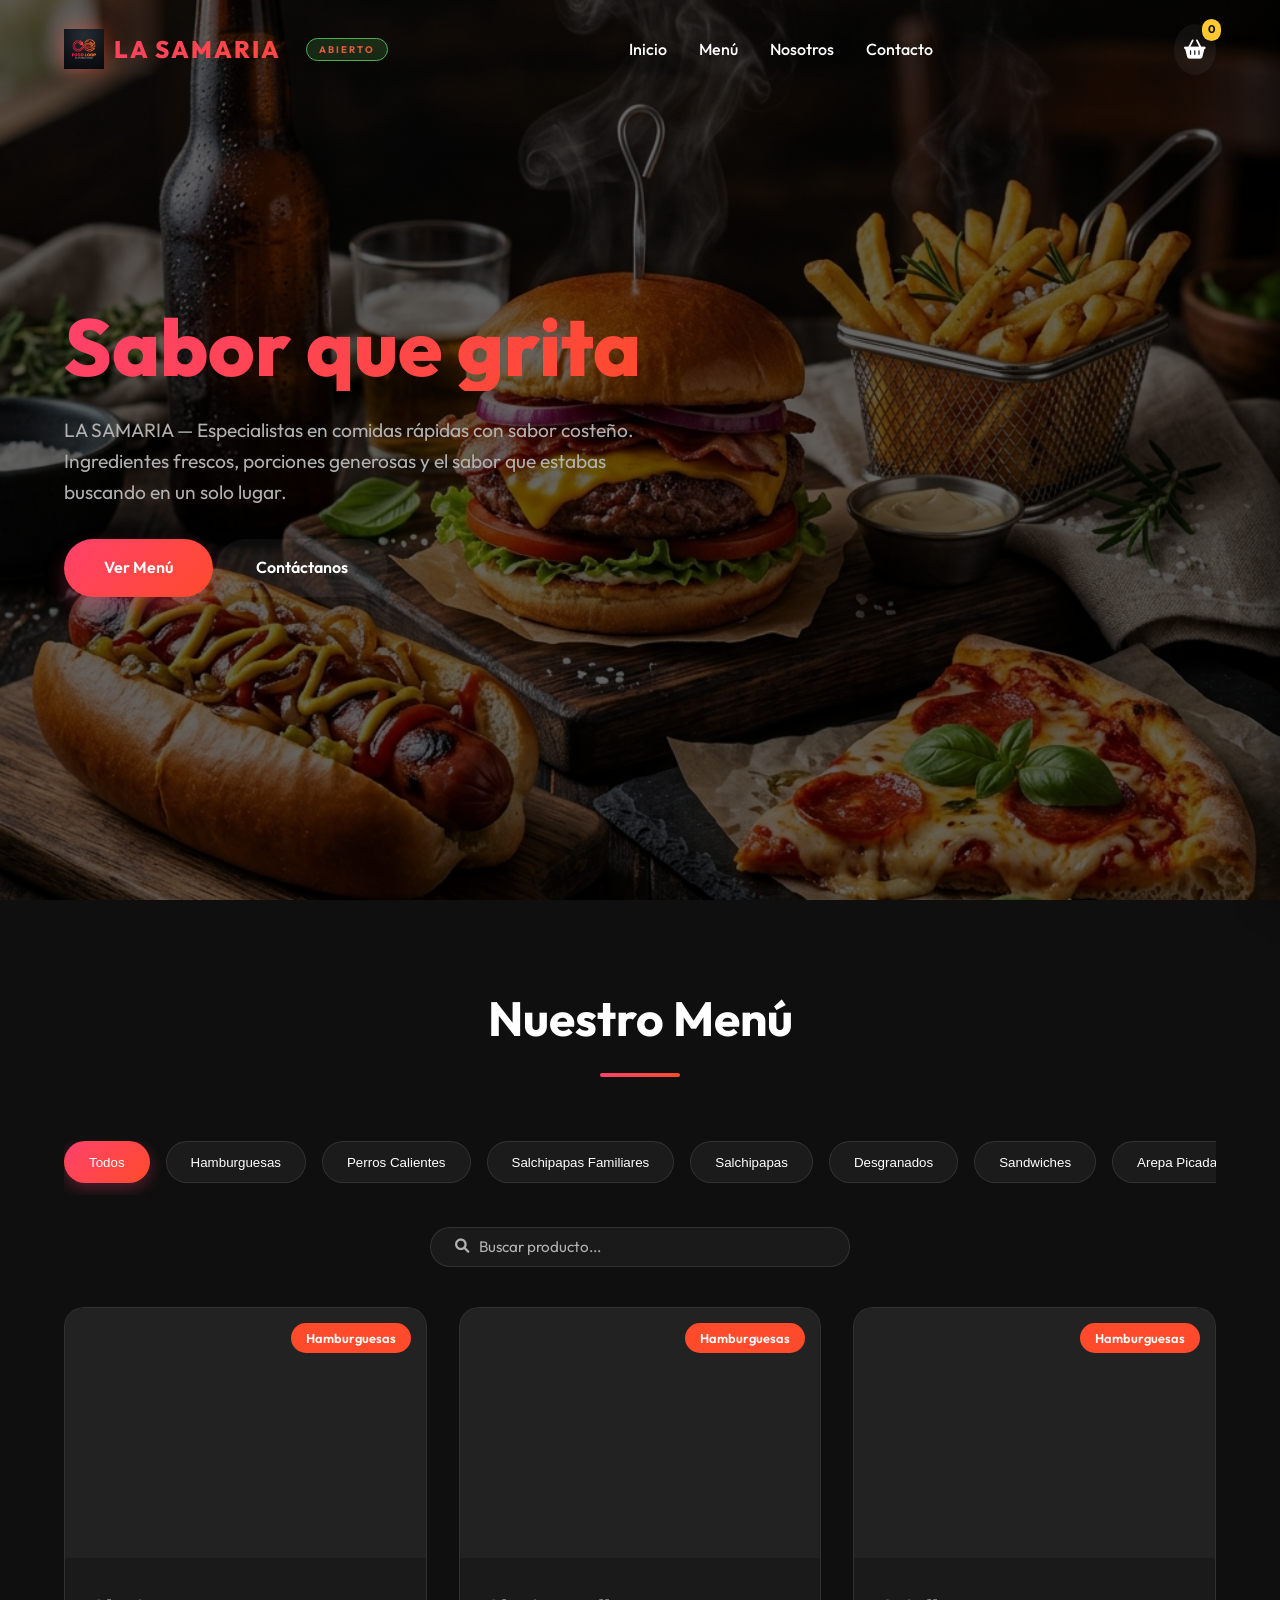
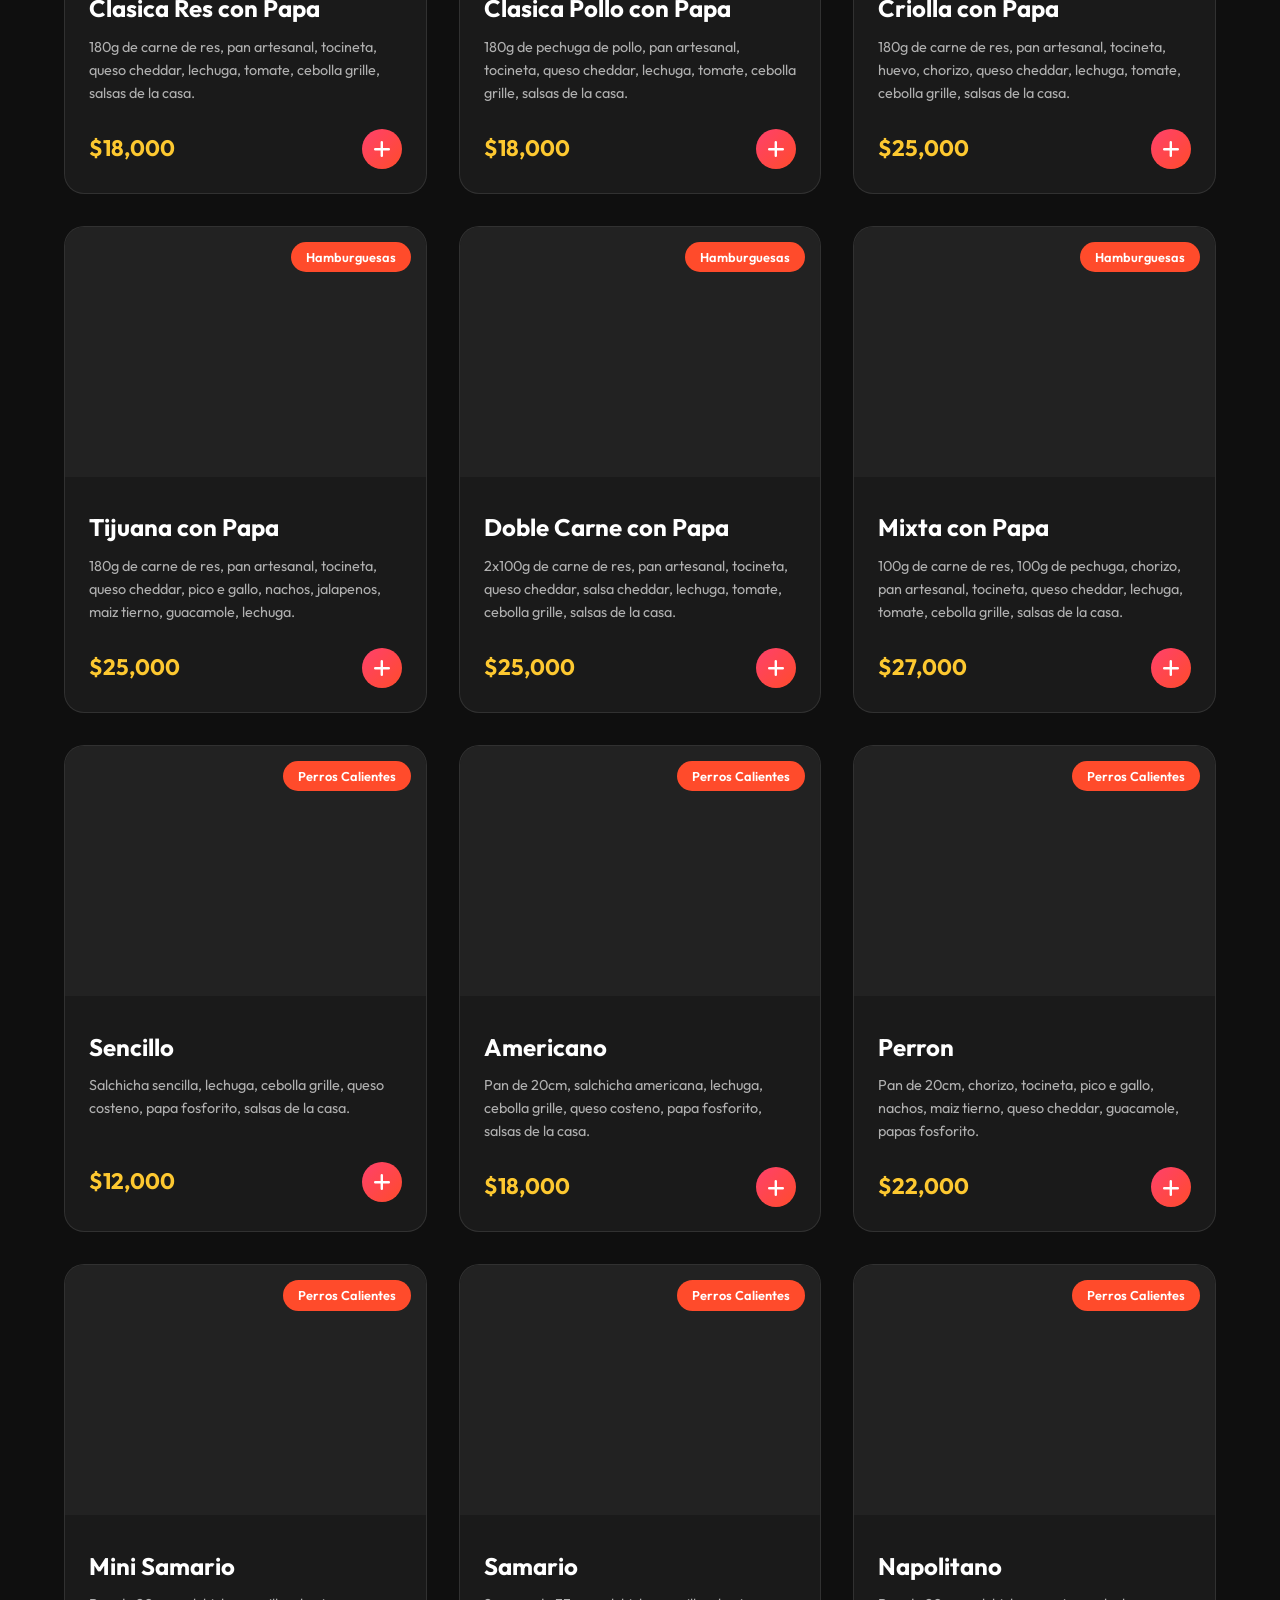
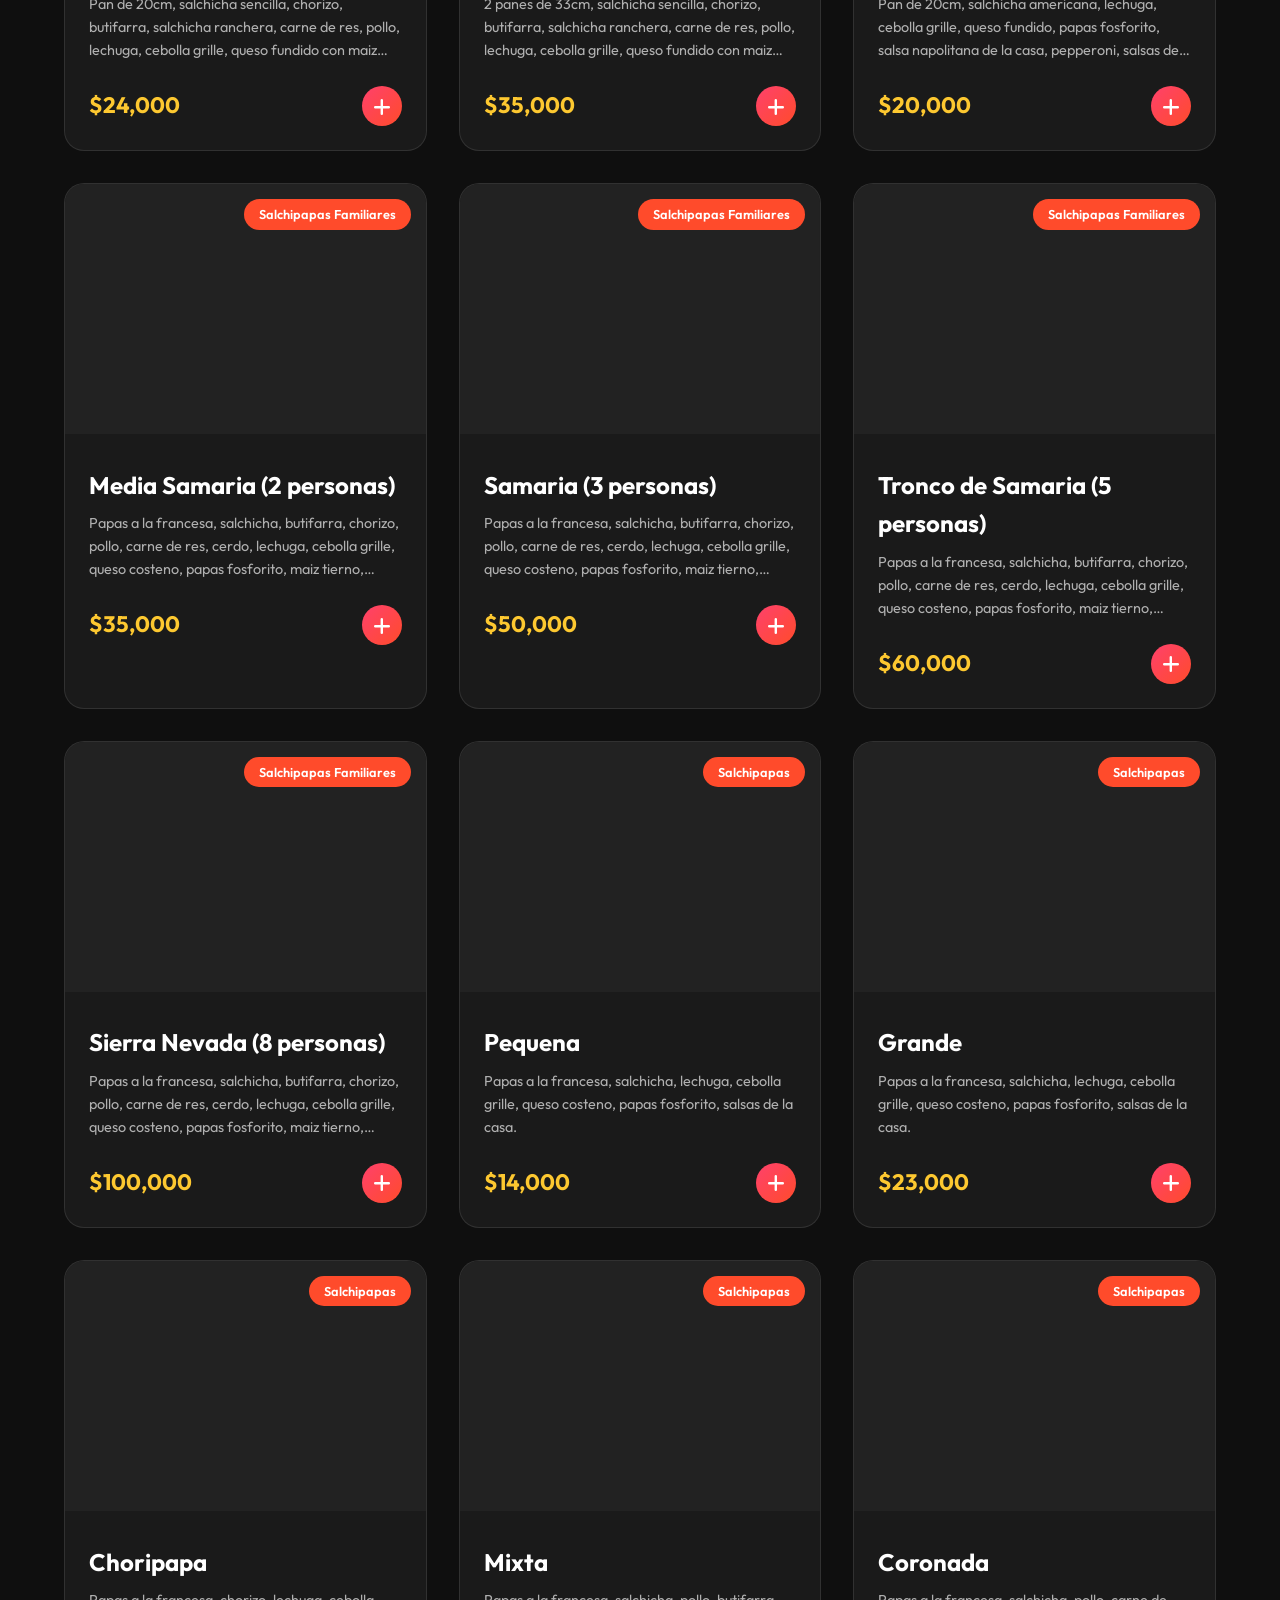
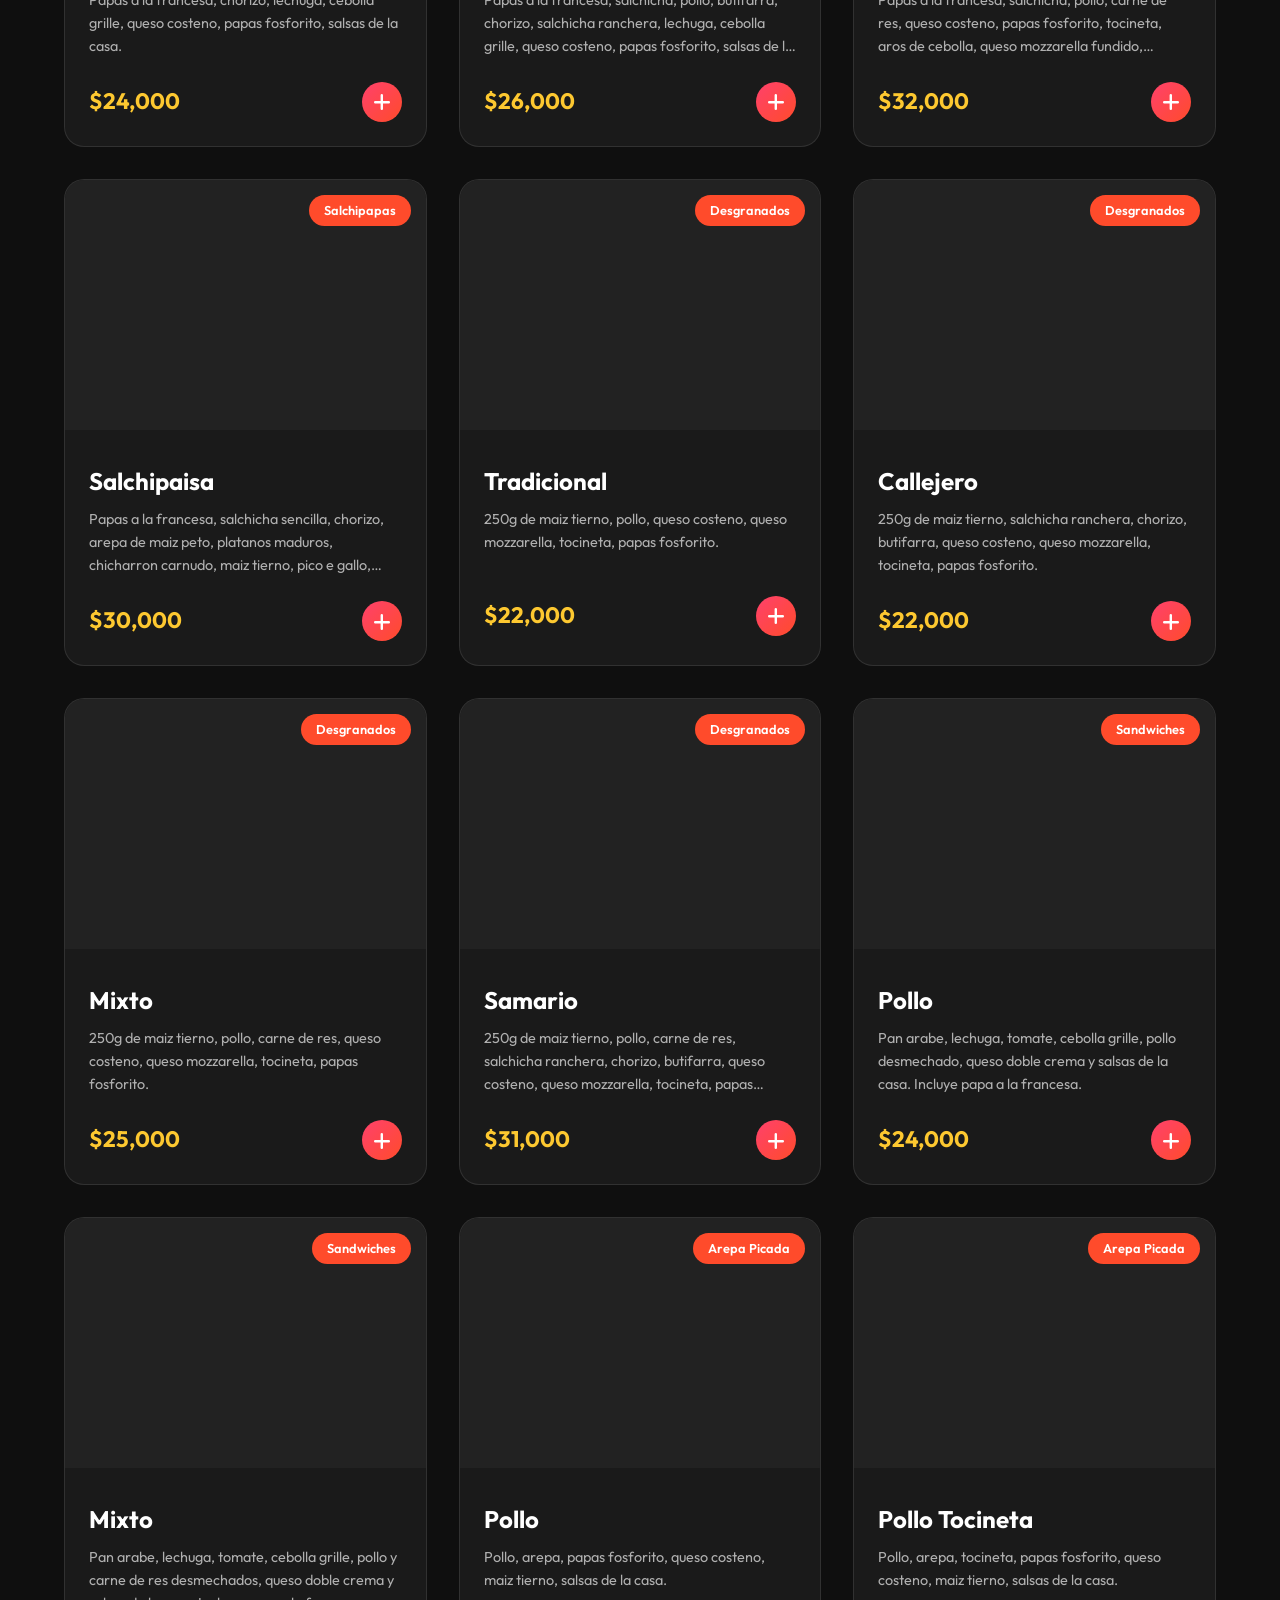
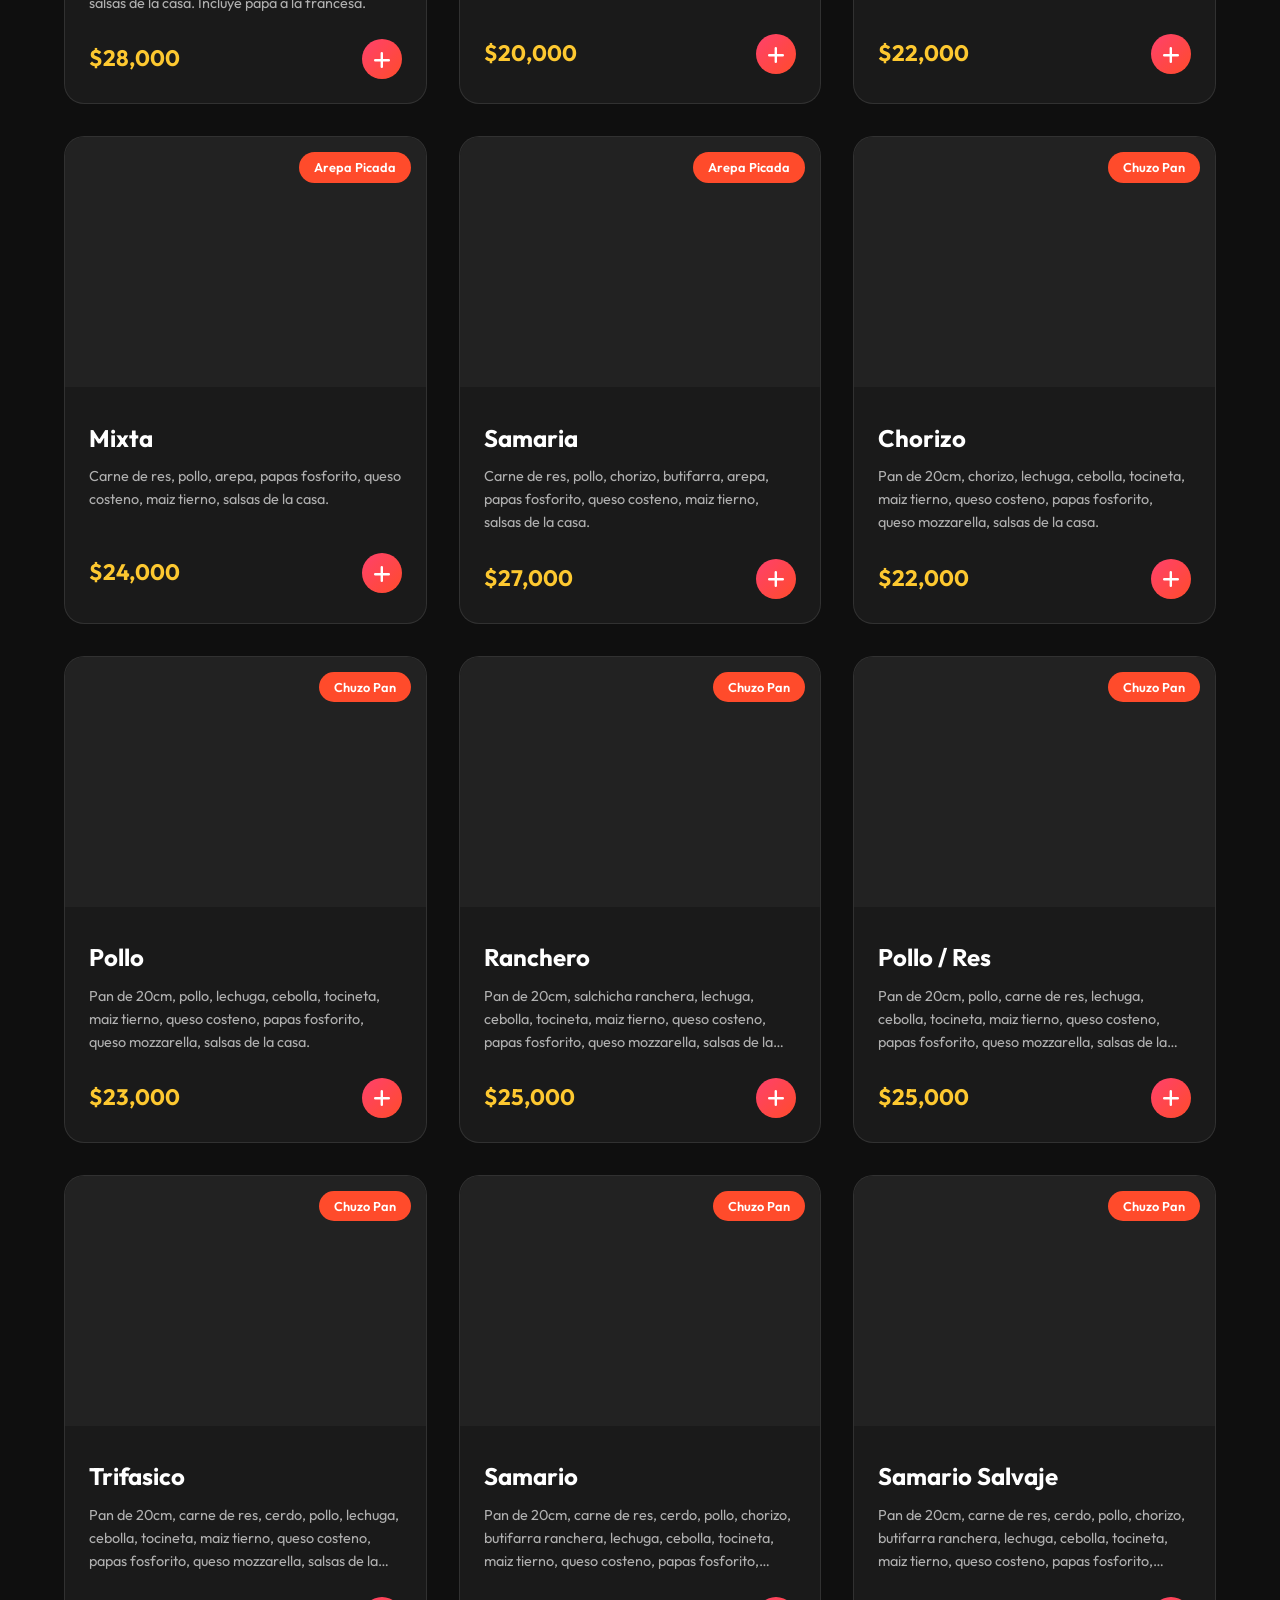
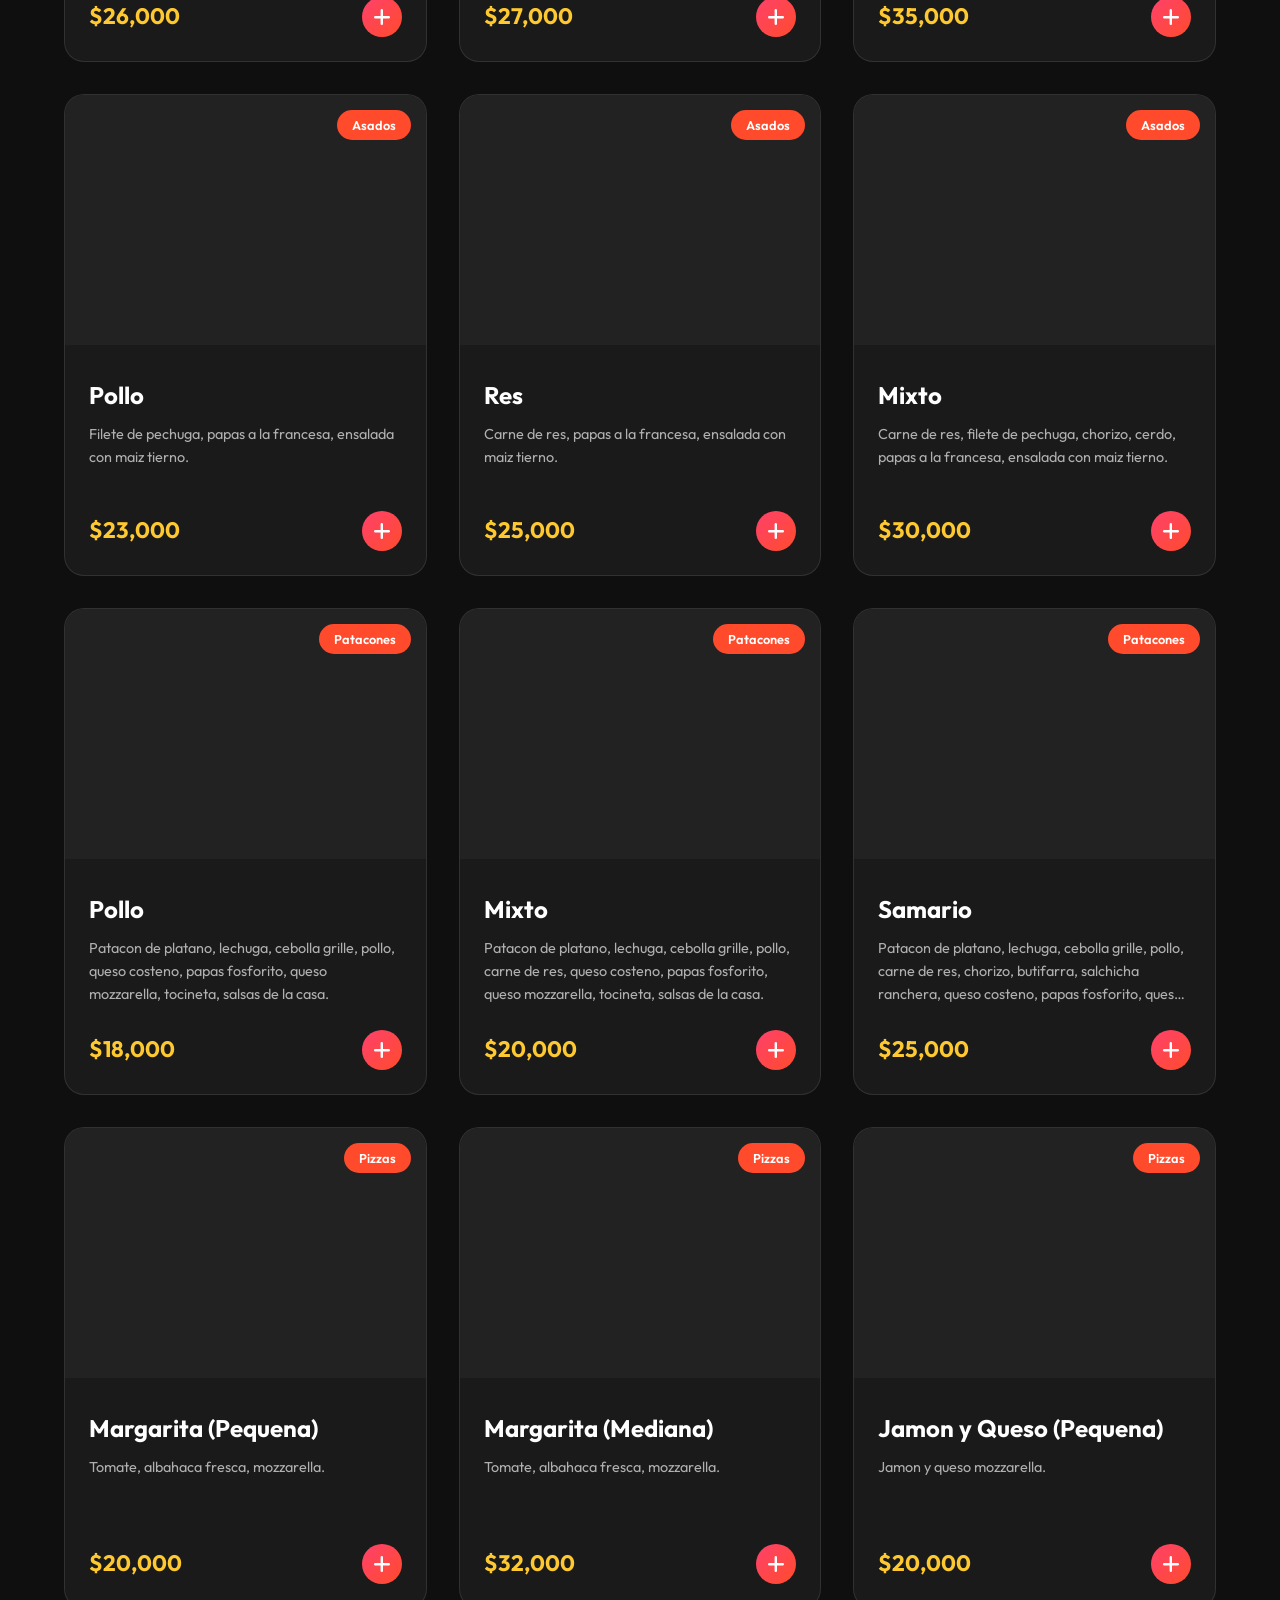
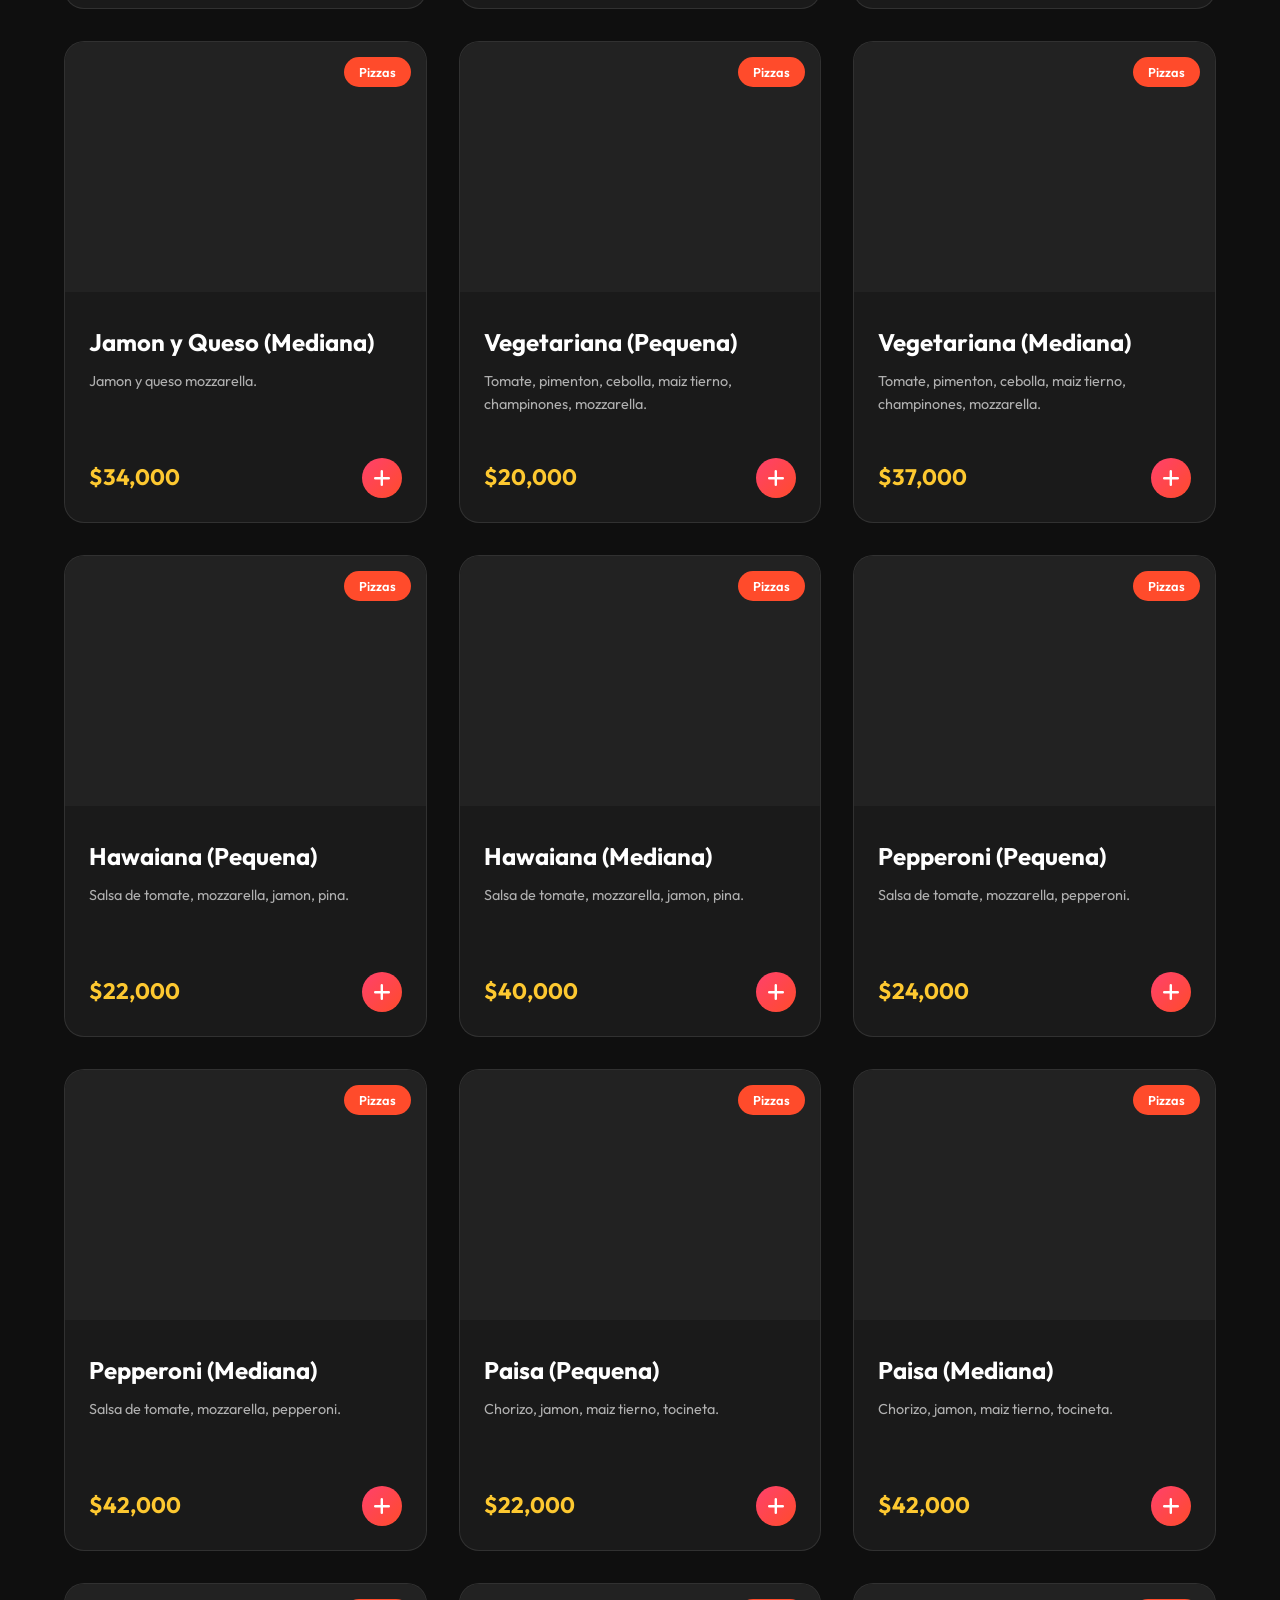
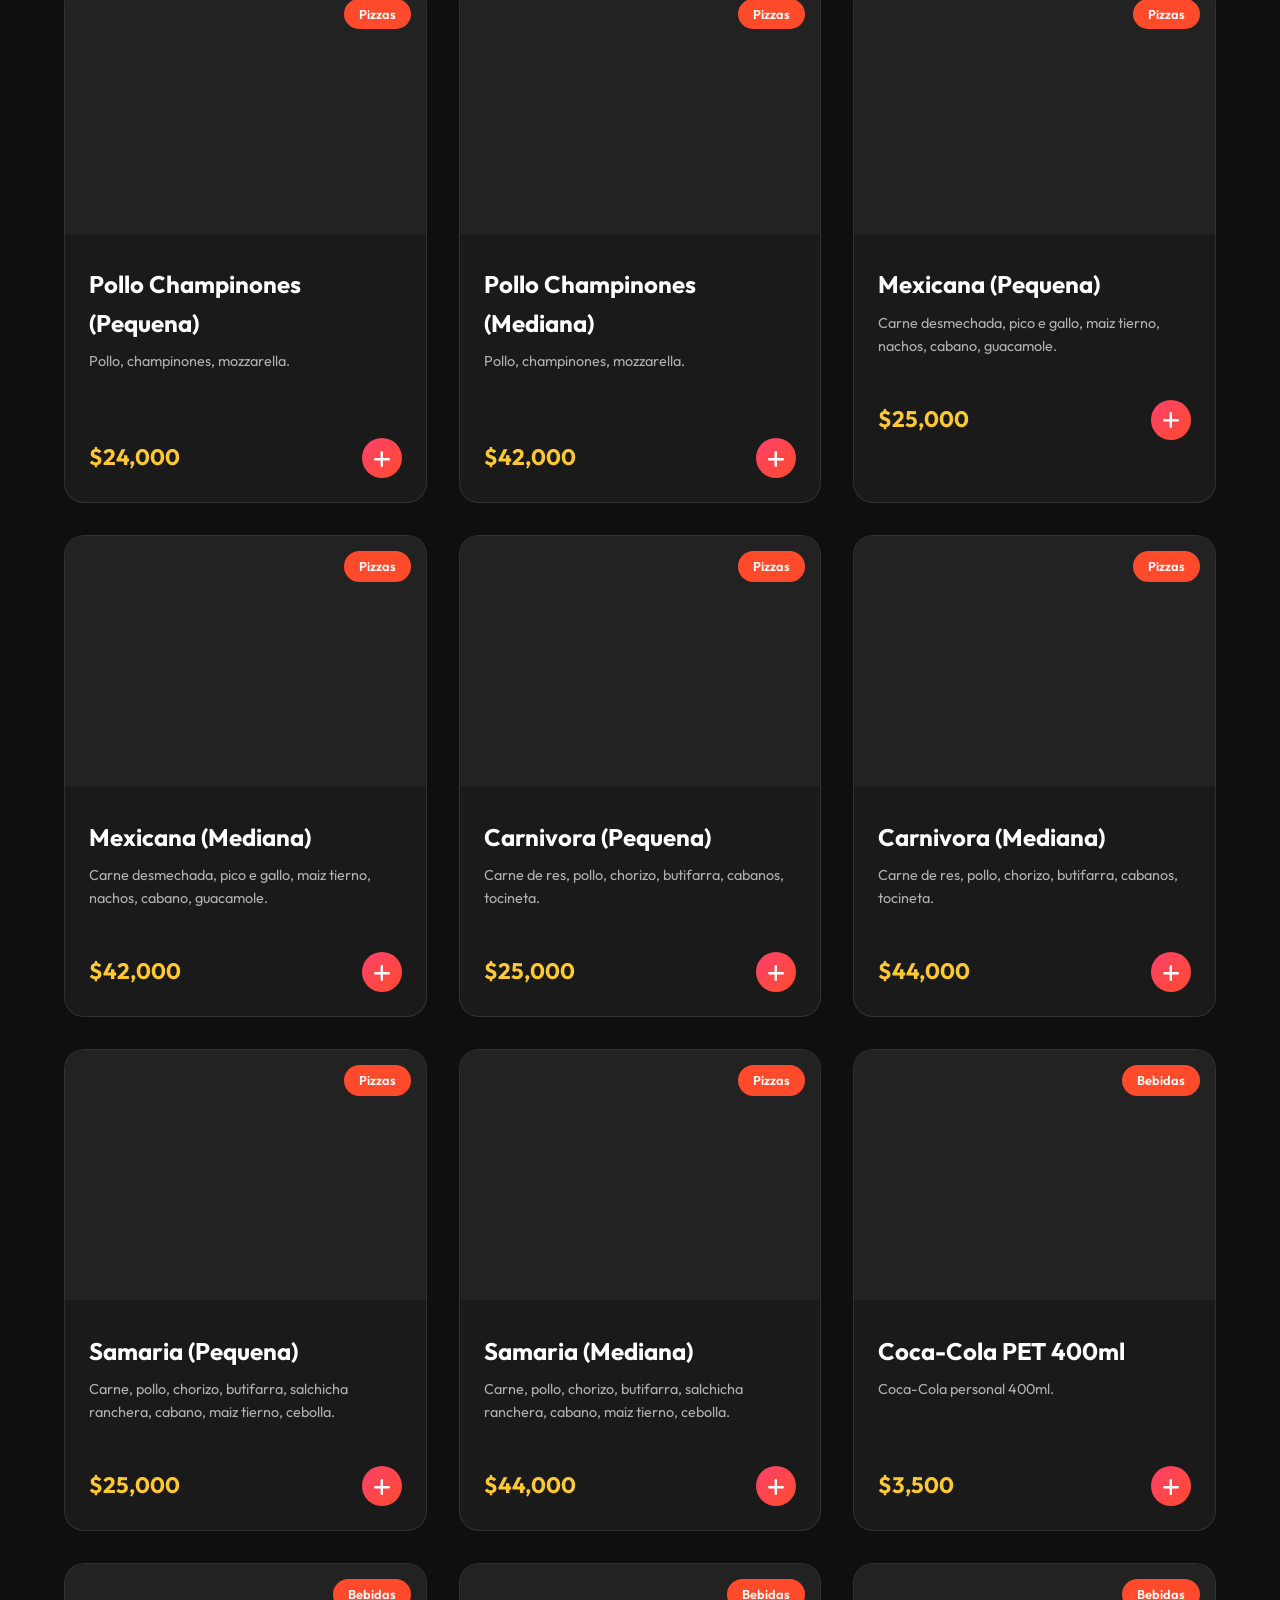
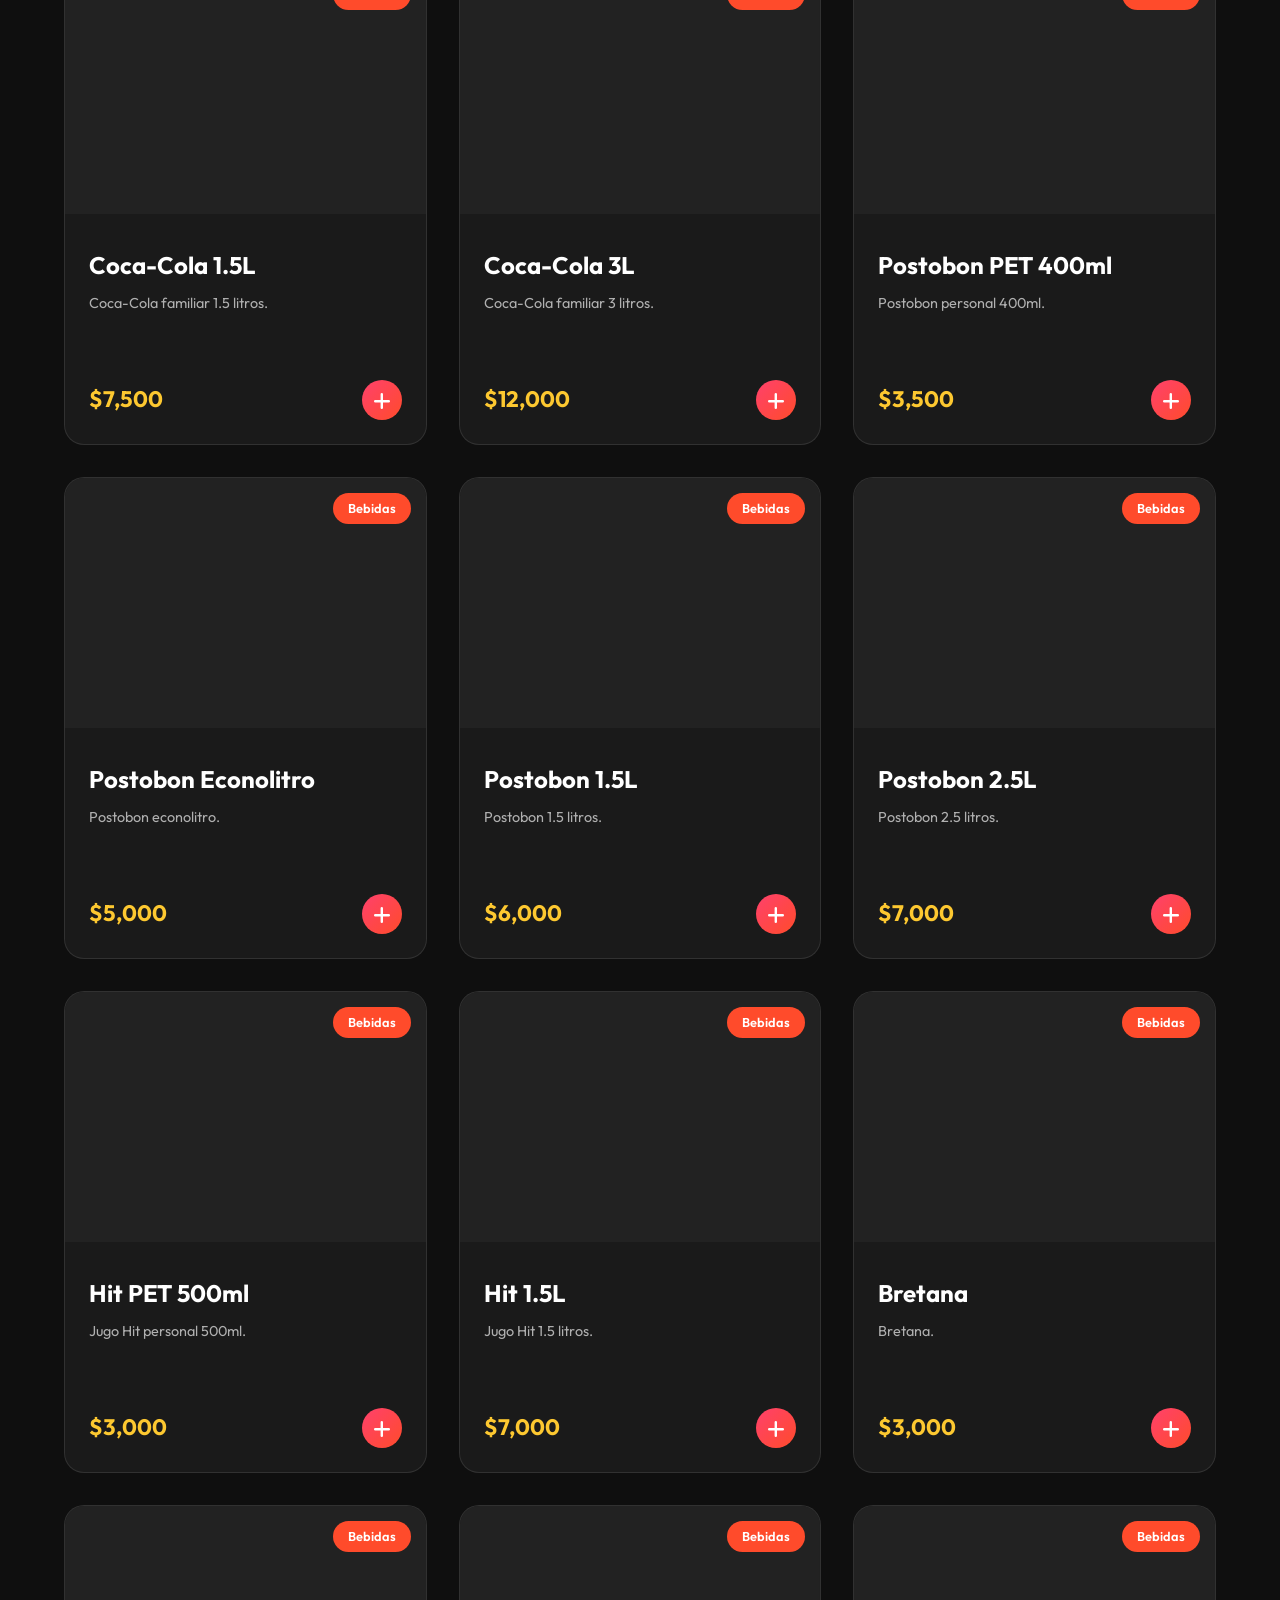
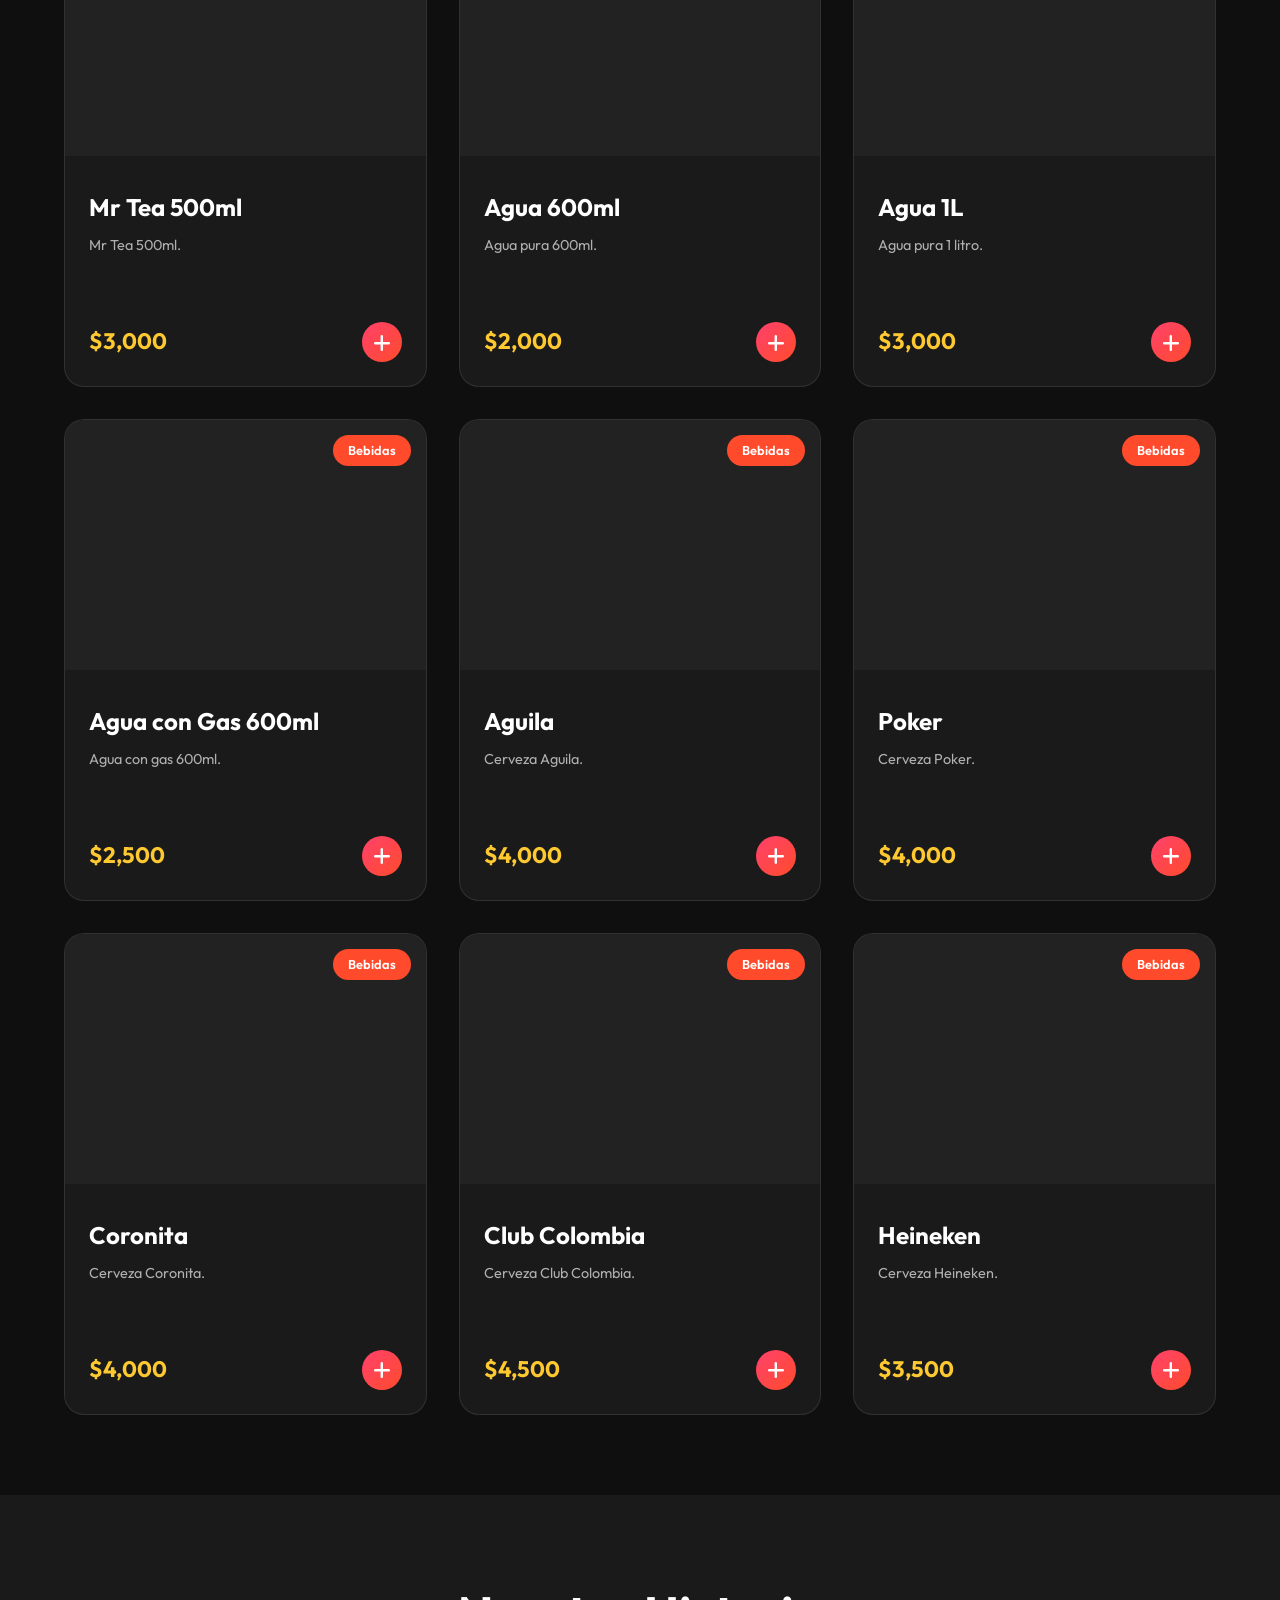
==== index.html @ 40c38acc "first commit" ====
<!doctype html>
<html lang="es">
  <head>
    <meta charset="UTF-8" />
    <meta name="viewport" content="width=device-width, initial-scale=1.0" />
    <title>LA SAMARIA | Sabor costeño</title>
    <meta
      name="description"
      content="LA SAMARIA - Especialistas en comidas rápidas con sabor costeño: salchipapas, hamburguesas, perros calientes y más."
    />
    <link rel="preconnect" href="https://fonts.googleapis.com" />
    <link rel="preconnect" href="https://fonts.gstatic.com" crossorigin />
    <link
      href="https://fonts.googleapis.com/css2?family=Outfit:wght@300;400;600;700;800&display=swap"
      rel="stylesheet"
    />
    <link rel="stylesheet" href="assets/css/style.css" />
    <link
      rel="stylesheet"
      href="https://cdnjs.cloudflare.com/ajax/libs/font-awesome/6.0.0/css/all.min.css"
    />
    <!-- Firebase -->
    <script src="https://www.gstatic.com/firebasejs/10.7.1/firebase-app-compat.js"></script>
    <script src="https://www.gstatic.com/firebasejs/10.7.1/firebase-firestore-compat.js"></script>
  </head>

  <body>
    <!-- Header -->
    <header id="header">
      <div class="logo">
        <img src="assets/img/logo.png" alt="LA SAMARIA" />
        <span>LA SAMARIA</span>
        <div id="status-badge" class="status-badge">Cargando...</div>
      </div>
      <nav id="main-nav">
        <ul>
          <li><a href="#hero">Inicio</a></li>
          <li><a href="#menu">Menú</a></li>
          <li><a href="#nosotros">Nosotros</a></li>
          <li><a href="#contacto">Contacto</a></li>
        </ul>
      </nav>
      <div class="cart-icon" id="cart-icon" role="button" aria-label="Abrir carrito" tabindex="0">
        <i class="fas fa-shopping-basket"></i>
        <span class="cart-count">0</span>
      </div>
      <button class="hamburger" id="hamburger-btn" aria-label="Abrir menú de navegación">
        <span></span>
        <span></span>
        <span></span>
      </button>
    </header>

    <!-- Hero Section -->
    <main>
    <section class="hero" id="hero">
      <div class="hero-content animate-fade">
        <h1>Sabor que grita</h1>
        <p>
          LA SAMARIA — Especialistas en comidas rápidas con sabor costeño.
          Ingredientes frescos, porciones generosas y el sabor que estabas
          buscando en un solo lugar.
        </p>
        <div class="hero-btns">
          <a href="#menu" class="btn btn-primary">Ver Menú</a>
          <a href="#contacto" class="btn glass hero__btn hero__btn--secondary">Contáctanos</a>
        </div>
      </div>
    </section>

    <!-- Menu Section -->
    <section class="menu-section" id="menu">
      <div class="section-title">
        <h2>Nuestro Menú</h2>
        <div class="underline"></div>
      </div>

      <!-- Category Filter -->
      <div class="categories">
        <!-- Categories injected by JS from menuData -->
      </div>

      <!-- Search -->
      <div class="search-bar">
        <i class="fas fa-search"></i>
        <input type="text" id="search-input" placeholder="Buscar producto..." autocomplete="off" />
      </div>

      <!-- Product Grid -->
      <div class="product-grid" id="product-grid">
        <!-- Products will be injected here by JS -->
      </div>
    </section>

    <!-- Cart Sidebar -->
    <div class="cart-sidebar" id="cart-sidebar">
      <div class="cart-header">
        <h3>Tu Pedido</h3>
        <span class="close-cart" id="close-cart">&times;</span>
      </div>
      <div class="cart-scroll-area">
        <div class="cart-items" id="cart-items">
          <!-- Cart items injected by JS -->
        </div>

        <div class="checkout-form">
          <h4>Datos de Entrega</h4>
          <select id="delivery-type">
            <option value="domicilio">🛵 Envío a Domicilio</option>
            <option value="recoger">🚶‍♂️ Recoger en el Local</option>
          </select>
          <input
            type="text"
            id="client-name"
            placeholder="Tu Nombre"
            required
          />
          <input
            type="tel"
            id="client-phone"
            placeholder="Tu Teléfono"
            required
          />
          <div id="address-container">
            <input
              type="text"
              id="client-address"
              placeholder="Dirección de entrega"
              required
            />
          </div>
          <select id="payment-method">
            <option value="Efectivo">💵 Efectivo</option>
            <option value="Nequi/Daviplata">📱 Nequi / Daviplata</option>
            <option value="Transferencia">🏦 Transferencia Bancaria</option>
            <option value="Datafono">💳 Datáfono</option>
          </select>
          <textarea
            id="order-notes"
            placeholder="Notas adicionales (ej: sin cebolla)"
          ></textarea>
          <label class="delivery-check">
            <input type="checkbox" id="delivery-accept" />
            Entiendo que el costo del domicilio se confirmará por WhatsApp y acepto pagarlo
          </label>
        </div>
      </div>

      <div class="cart-footer">
        <div class="total">
          <span>Subtotal:</span>
          <span id="cart-total">$0</span>
        </div>
        <div class="delivery-notice">
          <i class="fas fa-exclamation-triangle"></i>
          <p>El valor del domicilio <strong>no está incluido</strong> en el total. Te lo confirmaremos por WhatsApp según tu ubicación.</p>
        </div>

        <button class="btn btn-primary cart__submit-btn" id="finalize-btn">
          Finalizar Pedido por WhatsApp
        </button>
      </div>
    </div>

    <!-- About Section -->
    <section class="menu-section about" id="nosotros">
      <div class="section-title">
        <h2>Nuestra Historia</h2>
        <div class="underline"></div>
      </div>
      <div class="about__layout">
        <div class="about__image-wrapper">
          <img
            src="https://images.unsplash.com/photo-1555396273-367ea4eb4db5?auto=format&fit=crop&q=80&w=600"
            alt="Cocina de LA SAMARIA"
            class="about__image"
          />
        </div>
        <div class="about__content">
          <h3 class="about__title">El sabor costeño que provoca</h3>
          <p class="about__text">
            LA SAMARIA nació con una misión clara: traerte comidas rápidas
            con sabor costeño, ingredientes frescos, porciones generosas y
            un sabor que habla por sí solo.
          </p>
          <p class="about__text">
            Desde nuestras hamburguesas hasta nuestras salchipapas, cada
            plato está preparado con amor por la comida y el toque samario
            que nos hace únicos.
          </p>
        </div>
      </div>
    </section>

    <!-- Contact Section -->
    <section class="menu-section" id="contacto">
      <div class="section-title">
        <h2>Contáctanos</h2>
        <div class="underline"></div>
      </div>
      <div class="contact-form__wrapper">
        <form id="contact-form" class="contact-form__grid">
          <div class="contact-form__row">
            <input
              type="text"
              id="contact-name"
              placeholder="Nombre"
              required
              class="contact-form__input"
            />
            <input
              type="email"
              id="contact-email"
              placeholder="Email"
              required
              class="contact-form__input"
            />
          </div>
          <input
            type="text"
            id="contact-subject"
            placeholder="Asunto"
            required
            class="contact-form__input"
          />
          <textarea
            id="contact-message"
            placeholder="Mensaje"
            rows="5"
            required
            class="contact-form__input"
          ></textarea>
          <button type="submit" class="btn btn-primary">Enviar Mensaje</button>
        </form>
      </div>
    </section>

    </main>

    <!-- Confirmation Modal -->
    <div class="modal-overlay" id="confirm-modal">
      <div class="modal-content">
        <div class="modal-icon">&#10003;</div>
        <h2>Pedido Confirmado</h2>
        <p>Tu pedido <strong>#<span id="order-number">0</span></strong> ha sido recibido.</p>
        <div class="modal-details" id="modal-details">
          <div class="modal-detail-row"><span>Tipo:</span><span id="modal-type">—</span></div>
          <div class="modal-detail-row"><span>Productos:</span><span id="modal-items">—</span></div>
          <div class="modal-detail-row modal-detail-total"><span>Total:</span><span id="modal-total">$0</span></div>
        </div>
        <p class="modal__description">
          Te contactaremos por WhatsApp para confirmar el tiempo de entrega.
        </p>
        <button class="btn btn-primary modal__btn" id="close-modal-btn">
          Seguir Viendo el Menú
        </button>
      </div>
    </div>

    <!-- Footer -->
    <footer>
      <div class="footer-content">
        <div class="footer-section">
          <div class="logo footer__logo">
            <span>LA SAMARIA</span>
          </div>
          <p>
            Comidas rápidas con sabor costeño. Sabor, rapidez y calidad en
            cada bocado.
          </p>
        </div>
        <div class="footer-section">
          <h4>Categorías</h4>
          <div id="footer-categories"></div>
        </div>
        <div class="footer-section">
          <h4>Contacto</h4>
          <p><i class="fas fa-map-marker-alt"></i> Bucaramanga, Colombia</p>
          <p><i class="fas fa-phone"></i> <a href="https://wa.me/573022942381" target="_blank" rel="noopener">+57 302 294 2381</a></p>
          <p><i class="fas fa-envelope"></i> <a href="mailto:contacto@lasamaria.com">contacto@lasamaria.com</a></p>
        </div>
        <div class="footer-section">
          <h4>Síguenos</h4>
          <div class="footer__social">
            <a href="#" aria-label="Instagram"><i class="fab fa-instagram"></i></a>
            <a href="#" aria-label="Facebook"><i class="fab fa-facebook"></i></a>
            <a href="#" aria-label="WhatsApp"><i class="fab fa-whatsapp"></i></a>
          </div>
        </div>
      </div>
      <div class="footer-bottom">
        <p>
          &copy; 2026 LA SAMARIA. Todos los derechos reservados.
        </p>
      </div>
    </footer>

    <!-- Toast Container -->
    <div class="toast-container" id="toast-container"></div>

    <script src="assets/js/menu.js"></script>
    <script src="assets/js/script.js"></script>
  </body>
</html>
---- assets/css/style.css ----
:root {
    --primary: #FF4B2B;
    --primary-gradient: linear-gradient(135deg, #FF416C, #FF4B2B);
    --secondary: #FDC830;
    --secondary-gradient: linear-gradient(135deg, #FDC830, #F37335);
    --dark: #0f0f0f;
    --dark-surface: #1a1a1a;
    --text: #ffffff;
    --text-muted: #b0b0b0;
    --glass: rgba(255, 255, 255, 0.05);
    --glass-border: rgba(255, 255, 255, 0.1);
    --transition: all 0.3s cubic-bezier(0.4, 0, 0.2, 1);
}

html {
    overflow-x: hidden;
}

* {
    margin: 0;
    padding: 0;
    box-sizing: border-box;
}

body {
    font-family: 'Outfit', sans-serif;
    background-color: var(--dark);
    color: var(--text);
    overflow-x: hidden;
    line-height: 1.6;
}

/* Glassmorphism utility */
.glass {
    background: var(--glass);
    backdrop-filter: blur(10px);
    -webkit-backdrop-filter: blur(10px);
    border: 1px solid var(--glass-border);
}

/* Scrollbar */
::-webkit-scrollbar {
    width: 8px;
}
::-webkit-scrollbar-track {
    background: var(--dark);
}
::-webkit-scrollbar-thumb {
    background: var(--primary);
    border-radius: 10px;
}

/* Animations */
@keyframes fadeIn {
    from { opacity: 0; transform: translateY(20px); }
    to { opacity: 1; transform: translateY(0); }
}

@keyframes slideIn {
    from { transform: translateX(-100%); }
    to { transform: translateX(0); }
}

.animate-fade {
    animation: fadeIn 0.8s ease forwards;
}

/* Header */
header {
    position: fixed;
    top: 0;
    left: 0;
    width: 100%;
    z-index: 1000;
    padding: 1.5rem 5%;
    display: flex;
    justify-content: space-between;
    align-items: center;
    transition: var(--transition);
}

header.scrolled {
    padding: 1rem 5%;
    background: rgba(15, 15, 15, 0.9);
    box-shadow: 0 4px 30px rgba(0, 0, 0, 0.5);
    backdrop-filter: blur(10px);
}

.logo {
    display: flex;
    align-items: center;
    gap: 10px;
    font-size: 1.5rem;
    font-weight: 800;
    text-transform: uppercase;
    letter-spacing: 2px;
    background: var(--primary-gradient);
    -webkit-background-clip: text;
    -webkit-text-fill-color: transparent;
}

.logo img {
    height: 40px;
    filter: drop-shadow(0 0 10px rgba(255, 75, 43, 0.5));
}

nav ul {
    display: flex;
    list-style: none;
    gap: 2rem;
}

nav ul li a {
    text-decoration: none;
    color: var(--text);
    font-weight: 500;
    transition: var(--transition);
    position: relative;
}

nav ul li a::after {
    content: '';
    position: absolute;
    bottom: -5px;
    left: 0;
    width: 0;
    height: 2px;
    background: var(--primary);
    transition: var(--transition);
}

nav ul li a:hover::after {
    width: 100%;
}

.cart-icon {
    position: relative;
    cursor: pointer;
    font-size: 1.2rem;
    background: var(--glass);
    padding: 10px;
    border-radius: 50%;
    transition: var(--transition);
}

.cart-icon:hover {
    background: var(--primary);
    transform: scale(1.1);
}

.cart-count {
    position: absolute;
    top: -5px;
    right: -5px;
    background: var(--secondary);
    color: var(--dark);
    font-size: 0.7rem;
    font-weight: 700;
    padding: 2px 6px;
    border-radius: 10px;
}

/* Hero Section */
.hero {
    height: 100vh;
    width: 100%;
    display: flex;
    align-items: center;
    padding: 0 5%;
    background: linear-gradient(rgba(0,0,0,0.6), rgba(0,0,0,0.6)), url('../img/hero.png');
    background-size: cover;
    background-position: center;
    position: relative;
}

.hero-content {
    max-width: 600px;
}

.hero-content h1 {
    font-size: 5rem;
    font-weight: 800;
    line-height: 1.1;
    margin-bottom: 1.5rem;
    background: var(--primary-gradient);
    -webkit-background-clip: text;
    -webkit-text-fill-color: transparent;
}

.hero-content p {
    font-size: 1.2rem;
    color: var(--text-muted);
    margin-bottom: 2rem;
}

.btn {
    padding: 1rem 2.5rem;
    border-radius: 50px;
    font-weight: 600;
    text-decoration: none;
    display: inline-block;
    transition: var(--transition);
    cursor: pointer;
    border: none;
}

.btn-primary {
    background: var(--primary-gradient);
    color: white;
    box-shadow: 0 10px 20px rgba(255, 65, 108, 0.3);
}

.btn-primary:hover {
    transform: translateY(-5px);
    box-shadow: 0 15px 30px rgba(255, 65, 108, 0.5);
}

/* Menu Section */
.menu-section {
    padding: 5rem 5%;
}

.section-title {
    text-align: center;
    margin-bottom: 4rem;
}

.section-title h2 {
    font-size: 3rem;
    margin-bottom: 1rem;
}

.section-title .underline {
    width: 80px;
    height: 4px;
    background: var(--primary-gradient);
    margin: 0 auto;
    border-radius: 2px;
}

/* Category Filter */
.categories {
    display: flex;
    justify-content: flex-start;
    flex-wrap: nowrap;
    gap: 1rem;
    margin-bottom: 3rem;
    overflow-x: auto;
    padding-bottom: 0.7rem;
    scroll-snap-type: x proximity;
    scrollbar-width: thin;
}

.category-btn {
    flex: 0 0 auto;
    padding: 0.8rem 1.5rem;
    border-radius: 30px;
    border: 1px solid var(--glass-border);
    background: var(--glass);
    color: var(--text);
    cursor: pointer;
    transition: var(--transition);
    font-weight: 500;
    scroll-snap-align: start;
}

.category-btn.active, .category-btn:hover {
    background: var(--primary-gradient);
    border-color: transparent;
    box-shadow: 0 5px 15px rgba(255, 65, 108, 0.3);
}

/* Product Grid */
.product-grid {
    display: grid;
    grid-template-columns: repeat(auto-fill, minmax(300px, 1fr));
    gap: 2rem;
}

.product-card {
    background: var(--dark-surface);
    border-radius: 20px;
    overflow: hidden;
    transition: var(--transition);
    border: 1px solid var(--glass-border);
    position: relative;
}

.product-card:hover {
    transform: translateY(-10px);
    box-shadow: 0 20px 40px rgba(0, 0, 0, 0.5);
}

.product-img {
    height: 250px;
    width: 100%;
    object-fit: cover;
    transition: var(--transition);
}

.product-card:hover .product-img {
    transform: scale(1.1);
}

.product-info {
    padding: 1.5rem;
}

.product-tag {
    position: absolute;
    top: 15px;
    right: 15px;
    background: var(--primary);
    padding: 5px 15px;
    border-radius: 20px;
    font-size: 0.8rem;
    font-weight: 600;
}

.product-info h3 {
    margin-bottom: 0.5rem;
    font-size: 1.5rem;
}

.product-info p {
    color: var(--text-muted);
    font-size: 0.9rem;
    margin-bottom: 1.5rem;
    min-height: 64px;
    overflow: hidden;
    display: -webkit-box;
    -webkit-line-clamp: 3;
    -webkit-box-orient: vertical;
}

.product-footer {
    display: flex;
    justify-content: space-between;
    align-items: center;
}

.price {
    font-size: 1.4rem;
    font-weight: 700;
    color: var(--secondary);
}

.add-btn {
    width: 40px;
    height: 40px;
    border-radius: 50%;
    background: var(--primary-gradient);
    color: white;
    border: none;
    cursor: pointer;
    display: flex;
    align-items: center;
    justify-content: center;
    font-size: 1.2rem;
    transition: var(--transition);
}

.add-btn:hover {
    transform: rotate(90deg) scale(1.1);
}

/* Cart Sidebar */
.cart-sidebar {
    position: fixed;
    top: 0;
    right: 0;
    width: 400px;
    height: 100vh;
    background: var(--dark-surface);
    z-index: 2000;
    transition: var(--transition);
    padding: 2rem;
    display: flex;
    flex-direction: column;
    box-shadow: -10px 0 30px rgba(0, 0, 0, 0.5);
    transform: translateX(100%);
}
.cart-sidebar.open {
    right: 0;
    transform: translateX(0);
}

.cart-scroll-area {
    flex: 1;
    overflow-y: auto;
    min-height: 0;
    padding-right: 10px;
}

.cart-header {
    display: flex;
    justify-content: space-between;
    align-items: center;
    margin-bottom: 2rem;
    border-bottom: 1px solid var(--glass-border);
    padding-bottom: 1rem;
}

.close-cart {
    cursor: pointer;
    font-size: 1.5rem;
}

.cart-items {
    margin-bottom: 1rem;
}

.cart-item {
    display: flex;
    align-items: center;
    gap: 15px;
    padding: 1rem 0;
    border-bottom: 1px solid var(--glass-border);
}

.cart-item img {
    width: 65px;
    height: 65px;
    object-fit: cover;
    border-radius: 12px;
    flex-shrink: 0;
}

.cart-item-info {
    flex: 1;
}

.cart-item-info h4 {
    font-size: 1.1rem;
    margin-bottom: 4px;
    color: white;
}

.cart-item-price {
    font-size: 0.95rem;
    color: var(--secondary);
    font-weight: 600;
}

.cart-item-actions button {
    background: transparent;
    border: none;
    color: var(--text-muted);
    font-size: 1.3rem;
    cursor: pointer;
    transition: var(--transition);
    padding: 5px;
}

.cart-item-actions button:hover {
    color: var(--primary);
    transform: scale(1.1);
}

.cart-footer {
    border-top: 1px solid var(--glass-border);
    padding-top: 2rem;
}

.total {
    display: flex;
    justify-content: space-between;
    font-size: 1.5rem;
    font-weight: 700;
    margin-bottom: 1.5rem;
}

/* Status Badge */
.status-badge {
    font-size: 0.6rem;
    padding: 3px 12px;
    border-radius: 50px;
    font-weight: 700;
    text-transform: uppercase;
    margin-left: 15px;
    display: inline-block;
    vertical-align: middle;
}
.status-open {
    background: rgba(76, 175, 80, 0.2);
    color: #4caf50;
    border: 1px solid #4caf50;
}
.status-closed {
    background: rgba(244, 67, 54, 0.2);
    color: #f44336;
    border: 1px solid #f44336;
}

/* Checkout Form */
.checkout-form {
    margin-top: 2rem;
    padding-top: 1.5rem;
    border-top: 1px solid var(--glass-border);
}
.checkout-form h4 {
    margin-bottom: 1rem;
    color: var(--primary);
}
.checkout-form input, .checkout-form select, .checkout-form textarea {
    width: 100%;
    padding: 0.8rem;
    margin-bottom: 1rem;
    background: var(--glass);
    border: 1px solid var(--glass-border);
    border-radius: 10px;
    color: white;
    font-family: inherit;
    font-size: 0.9rem;
}
.checkout-form textarea {
    height: 80px;
    resize: none;
}

/* Scrollbar para el carrito */
.cart-items::-webkit-scrollbar {
    width: 6px;
}
.cart-items::-webkit-scrollbar-track {
    background: transparent;
}
.cart-items::-webkit-scrollbar-thumb {
    background: var(--glass-border);
    border-radius: 10px;
}
.cart-items::-webkit-scrollbar-thumb:hover {
    background: var(--primary);
}

/* Footer */
footer {
    background: var(--dark-surface);
    padding: 5rem 5% 2rem;
    margin-top: 5rem;
    border-top: 1px solid var(--glass-border);
}

.footer-content {
    display: grid;
    grid-template-columns: repeat(auto-fit, minmax(200px, 1fr));
    gap: 3rem;
    margin-bottom: 3rem;
}

.footer-section h4 {
    margin-bottom: 1.5rem;
    font-size: 1.2rem;
    color: var(--primary);
}

.footer-section p, .footer-section a {
    color: var(--text-muted);
    text-decoration: none;
    margin-bottom: 0.8rem;
    display: block;
    transition: var(--transition);
}

.footer-section a:hover {
    color: var(--text);
    padding-left: 5px;
}

.footer-bottom {
    text-align: center;
    padding-top: 2rem;
    border-top: 1px solid var(--glass-border);
    color: var(--text-muted);
    font-size: 0.9rem;
}

/* Confirmation Modal */
.modal-overlay {
    display: none;
    position: fixed;
    top: 0;
    left: 0;
    width: 100%;
    height: 100%;
    background: rgba(0, 0, 0, 0.7);
    z-index: 3000;
    align-items: center;
    justify-content: center;
}

.modal-overlay.open {
    display: flex;
}

.modal-content {
    background: var(--dark-surface);
    padding: 3rem;
    border-radius: 20px;
    border: 1px solid var(--glass-border);
    text-align: center;
    max-width: 400px;
    width: 90%;
    animation: fadeIn 0.3s ease forwards;
}

.modal-icon {
    width: 60px;
    height: 60px;
    border-radius: 50%;
    background: var(--primary-gradient);
    display: flex;
    align-items: center;
    justify-content: center;
    font-size: 1.8rem;
    margin: 0 auto 1.5rem;
}

.modal-content h2 {
    margin-bottom: 1rem;
    color: var(--primary);
}

.modal-details {
    margin: 1.5rem 0;
    padding: 1rem;
    background: rgba(255, 255, 255, 0.03);
    border-radius: 12px;
    border: 1px solid var(--glass-border);
}

.modal-detail-row {
    display: flex;
    justify-content: space-between;
    padding: 0.4rem 0;
    font-size: 0.95rem;
    color: var(--text-muted);
}

.modal-detail-row span:last-child {
    color: var(--text);
    font-weight: 600;
}

.modal-detail-total {
    border-top: 1px solid var(--glass-border);
    margin-top: 0.3rem;
    padding-top: 0.7rem;
    font-size: 1.1rem;
}

.modal-detail-total span:last-child {
    color: var(--secondary);
    font-size: 1.2rem;
}

/* ===== TOAST ===== */
.toast-container {
    position: fixed;
    bottom: 1.5rem;
    right: 1.5rem;
    z-index: 5000;
    display: flex;
    flex-direction: column;
    gap: 0.6rem;
    pointer-events: none;
}
.toast {
    pointer-events: auto;
    padding: 0.8rem 1.2rem;
    border-radius: 12px;
    background: var(--dark-surface);
    border: 1px solid var(--glass-border);
    color: var(--text);
    font-size: 0.9rem;
    display: flex;
    align-items: center;
    gap: 10px;
    animation: slideInRight 0.3s ease forwards;
    box-shadow: 0 10px 30px rgba(0,0,0,0.5);
    min-width: 260px;
    max-width: 360px;
}
.toast.toast-removing {
    animation: slideOutRight 0.25s ease forwards;
}
.toast button {
    background: none;
    border: none;
    color: var(--text-muted);
    cursor: pointer;
    font-size: 1.1rem;
    margin-left: auto;
    padding: 0 0 0 8px;
    line-height: 1;
}
.toast-success { border-left: 4px solid #4caf50; }
.toast-error   { border-left: 4px solid #f44336; }
.toast-warning { border-left: 4px solid #ffc107; }

@keyframes slideInRight {
    from { transform: translateX(120%); opacity: 0; }
    to   { transform: translateX(0);    opacity: 1; }
}
@keyframes slideOutRight {
    from { transform: translateX(0);    opacity: 1; }
    to   { transform: translateX(120%); opacity: 0; }
}

/* ===== HAMBURGER ===== */
.hamburger {
    display: none;
    flex-direction: column;
    justify-content: center;
    gap: 5px;
    background: none;
    border: none;
    cursor: pointer;
    padding: 6px;
    z-index: 1001;
}
.hamburger span {
    display: block;
    width: 24px;
    height: 2px;
    background: var(--text);
    border-radius: 2px;
    transition: var(--transition);
}
.hamburger.active span:nth-child(1) { transform: rotate(45deg) translate(5px, 5px); }
.hamburger.active span:nth-child(2) { opacity: 0; }
.hamburger.active span:nth-child(3) { transform: rotate(-45deg) translate(5px, -5px); }

/* ===== SEARCH BAR ===== */
.search-bar {
    display: flex;
    align-items: center;
    max-width: 420px;
    margin: -1rem auto 2.5rem;
    background: var(--dark-surface);
    border: 1px solid var(--glass-border);
    border-radius: 50px;
    padding: 0.6rem 1.5rem;
    transition: var(--transition);
}
.search-bar:focus-within {
    border-color: var(--primary);
    box-shadow: 0 0 20px rgba(255, 65, 108, 0.15);
}
.search-bar i {
    color: var(--text-muted);
    margin-right: 10px;
    font-size: 0.9rem;
}
.search-bar input {
    background: none;
    border: none;
    color: var(--text);
    font-family: inherit;
    font-size: 0.95rem;
    width: 100%;
    outline: none;
}
.search-bar input::placeholder {
    color: var(--text-muted);
}

/* ===== QUANTITY CONTROLS (Cart) ===== */
.qty-controls {
    display: flex;
    align-items: center;
    gap: 6px;
}
.qty-btn {
    width: 26px;
    height: 26px;
    border-radius: 50%;
    border: 1px solid var(--glass-border);
    background: var(--glass);
    color: var(--text);
    cursor: pointer;
    display: flex;
    align-items: center;
    justify-content: center;
    font-size: 0.95rem;
    transition: var(--transition);
    line-height: 1;
    padding: 0;
    font-weight: 600;
}
.qty-btn:hover {
    background: var(--primary);
    border-color: var(--primary);
}
.qty-value {
    font-weight: 600;
    font-size: 0.9rem;
    min-width: 18px;
    text-align: center;
    color: var(--text);
}

/* ===== ABOUT SECTION ===== */
.about {
    background: var(--dark-surface);
}
.about__layout {
    display: flex;
    align-items: center;
    gap: 4rem;
    flex-wrap: wrap;
    padding: 0 5%;
}
.about__image-wrapper {
    flex: 1;
    min-width: 300px;
}
.about__image {
    width: 100%;
    border-radius: 20px;
    box-shadow: 0 20px 40px rgba(0, 0, 0, 0.5);
}
.about__content {
    flex: 1;
    min-width: 300px;
}
.about__title {
    font-size: 2rem;
    margin-bottom: 1.5rem;
    color: var(--primary);
}
.about__text {
    color: var(--text-muted);
}
.about__text + .about__text {
    margin-top: 1.5rem;
}

/* ===== CONTACT FORM ===== */
.contact-form__wrapper {
    max-width: 800px;
    margin: 0 auto;
    background: var(--dark-surface);
    padding: 3rem;
    border-radius: 20px;
    border: 1px solid var(--glass-border);
}
.contact-form__grid {
    display: grid;
    gap: 1.5rem;
}
.contact-form__row {
    display: grid;
    grid-template-columns: 1fr 1fr;
    gap: 1rem;
}
.contact-form__input {
    padding: 1rem;
    border-radius: 10px;
    background: var(--glass);
    border: 1px solid var(--glass-border);
    color: white;
    font-family: inherit;
    font-size: 0.9rem;
    width: 100%;
    outline: none;
    transition: var(--transition);
}
.contact-form__input:focus {
    border-color: var(--primary);
    box-shadow: 0 0 0 2px rgba(255, 65, 108, 0.2);
}
.contact-form__input::placeholder {
    color: var(--text-muted);
}

/* ===== CART IMPROVEMENTS ===== */
.delivery-notice {
    display: flex;
    align-items: center;
    gap: 0.7rem;
    padding: 0.7rem 0.9rem;
    margin-top: 0.8rem;
    border-radius: 10px;
    background: rgba(255, 165, 0, 0.08);
    border: 1px solid rgba(255, 165, 0, 0.2);
    font-size: 0.8rem;
    color: #ffb347;
    line-height: 1.4;
}

.delivery-notice i {
    font-size: 1.1rem;
    flex-shrink: 0;
}

.delivery-check {
    display: flex;
    align-items: center;
    gap: 0.6rem;
    font-size: 0.8rem;
    color: var(--text-muted);
    margin-top: 0.6rem;
    cursor: pointer;
}

.delivery-check input[type="checkbox"] {
    width: 16px;
    height: 16px;
    accent-color: var(--primary);
    cursor: pointer;
    flex-shrink: 0;
}
.cart__submit-btn {
    width: 100%;
}
.cart__item-name {
    color: white;
    margin: 0 0 2px;
    font-size: 0.9rem;
}
.cart__item-unit-price {
    color: var(--secondary);
    font-size: 0.8rem;
    font-weight: 600;
    margin-bottom: 6px;
}
.cart__item-subtotal {
    color: var(--secondary);
    font-weight: 700;
    font-size: 1rem;
    white-space: nowrap;
}
.cart__empty {
    text-align: center;
    color: var(--text-muted);
    margin-top: 2rem;
}
.cart__remove-btn {
    background: none;
    border: none;
    color: var(--text-muted);
    cursor: pointer;
    padding: 4px;
    margin-left: 4px;
    font-size: 0.9rem;
    transition: var(--transition);
}
.cart__remove-btn:hover {
    color: var(--primary);
    transform: scale(1.1);
}

/* ===== HERO BUTTONS ===== */
.hero__btn + .hero__btn {
    margin-left: 1rem;
}
.hero__btn--secondary {
    color: white;
}

/* ===== EMPTY STATE (JS) ===== */
.empty-state--js {
    text-align: center;
    color: var(--text-muted);
    padding: 3rem;
}

/* ===== MODAL ===== */
.modal__description {
    color: var(--text-muted);
    font-size: 0.9rem;
}
.modal__btn {
    margin-top: 1.5rem;
}

/* ===== FOOTER ===== */
.footer__logo {
    margin-bottom: 1.5rem;
}
.footer__social {
    display: flex;
    gap: 1rem;
    font-size: 1.5rem;
}

.footer-section a[href^="https://wa.me"],
.footer-section a[href^="mailto:"] {
    display: inline;
    color: var(--text-muted);
}

.footer-section a[href^="https://wa.me"]:hover,
.footer-section a[href^="mailto:"]:hover {
    color: var(--primary);
}

/* ===== ACCESSIBILITY ===== */
:focus-visible {
    outline: 2px solid var(--primary);
    outline-offset: 2px;
}

@media (prefers-reduced-motion: reduce) {
    *,
    *::before,
    *::after {
        animation-duration: 0.01ms !important;
        animation-iteration-count: 1 !important;
        transition-duration: 0.01ms !important;
        scroll-behavior: auto !important;
    }
}

/* ===== RESPONSIVE ===== */
@media (max-width: 768px) {
    .header {
        padding: 1rem 5%;
    }
    .logo {
        font-size: 1.2rem;
    }
    .logo img {
        height: 32px;
    }
    .hero-content h1 {
        font-size: 2.5rem;
    }
    .hero-content p {
        font-size: 1rem;
    }
    .hero-btns {
        display: flex;
        flex-direction: column;
        align-items: center;
    }
    .hero__btn + .hero__btn {
        margin-left: 0;
        margin-top: 1rem;
    }
    .cart-sidebar {
        width: 100%;
        top: auto;
        right: 0;
        bottom: 0;
        height: 88vh;
        border-radius: 24px 24px 0 0;
        transform: translateY(110%);
        box-shadow: 0 -12px 35px rgba(0, 0, 0, 0.6);
    }
    .cart-sidebar.open {
        transform: translateY(0);
    }
    .cart-header::before {
        content: '';
        position: absolute;
        top: 10px;
        left: 50%;
        width: 46px;
        height: 5px;
        border-radius: 999px;
        background: rgba(255, 255, 255, 0.25);
        transform: translateX(-50%);
    }
    .cart-item img {
        width: 50px;
        height: 50px;
    }
    .hamburger {
        display: flex;
    }
    nav {
        position: fixed;
        top: 0;
        right: 0;
        width: 70%;
        max-width: 300px;
        height: 100vh;
        background: var(--dark-surface);
        padding: 5rem 2rem 2rem;
        transition: var(--transition);
        z-index: 999;
        box-shadow: -10px 0 30px rgba(0,0,0,0.5);
        display: block;
        transform: translateX(100%);
    }
    nav.open {
        transform: translateX(0);
    }
    nav ul {
        flex-direction: column;
        gap: 1.5rem;
    }
    nav ul li a {
        font-size: 1.2rem;
    }
    .menu-section {
        padding: 3rem 5%;
    }
    .section-title h2 {
        font-size: 2rem;
    }
    .categories {
        gap: 0.5rem;
        margin-left: -5%;
        margin-right: -5%;
        padding-left: 5%;
        padding-right: 5%;
    }
    .category-btn {
        padding: 0.6rem 1rem;
        font-size: 0.85rem;
    }
    .product-grid {
        grid-template-columns: repeat(auto-fill, minmax(240px, 1fr));
        gap: 1.5rem;
    }
    .about__layout {
        flex-direction: column;
        gap: 2rem;
    }
    .about__image-wrapper,
    .about__content {
        width: 100%;
    }
    .about__image-wrapper,
    .about__content {
        min-width: unset;
    }
    .about__title {
        font-size: 1.6rem;
    }
    .contact-form__wrapper {
        padding: 1.5rem;
    }
    .contact-form__row {
        grid-template-columns: 1fr;
    }
    .toast-container {
        right: 1rem;
        left: 1rem;
        bottom: 1rem;
    }
    .toast {
        min-width: unset;
        max-width: unset;
    }
    .footer-content {
        gap: 2rem;
    }
}

@media (max-width: 480px) {
    .hero-content h1 {
        font-size: 2rem;
    }
    .hero {
        height: 90vh;
    }
    .logo {
        font-size: 1rem;
    }
    .logo img {
        height: 28px;
    }
    .status-badge {
        font-size: 0.5rem;
        padding: 2px 8px;
        margin-left: 6px;
    }
    header {
        padding: 0.8rem 4%;
    }
    header.scrolled {
        padding: 0.8rem 4%;
    }
    .product-grid {
        grid-template-columns: 1fr;
    }
    .product-img {
        height: 200px;
    }
    .menu-section {
        padding: 2rem 4%;
    }
    .section-title {
        margin-bottom: 2rem;
    }
    .section-title h2 {
        font-size: 1.6rem;
    }
    .categories {
        gap: 0.4rem;
    }
    .category-btn {
        padding: 0.5rem 0.8rem;
        font-size: 0.75rem;
    }
    .search-bar {
        margin: -0.5rem auto 1.5rem;
    }
    .about__title {
        font-size: 1.4rem;
    }
    .contact-form__wrapper {
        padding: 1.2rem;
    }
    .modal-content {
        padding: 2rem 1.5rem;
    }
    .cart-sidebar {
        padding: 1.5rem;
    }
    .total {
        font-size: 1.2rem;
    }
    footer {
        padding: 3rem 4% 1.5rem;
    }
    .footer-section h4 {
        font-size: 1rem;
    }
}
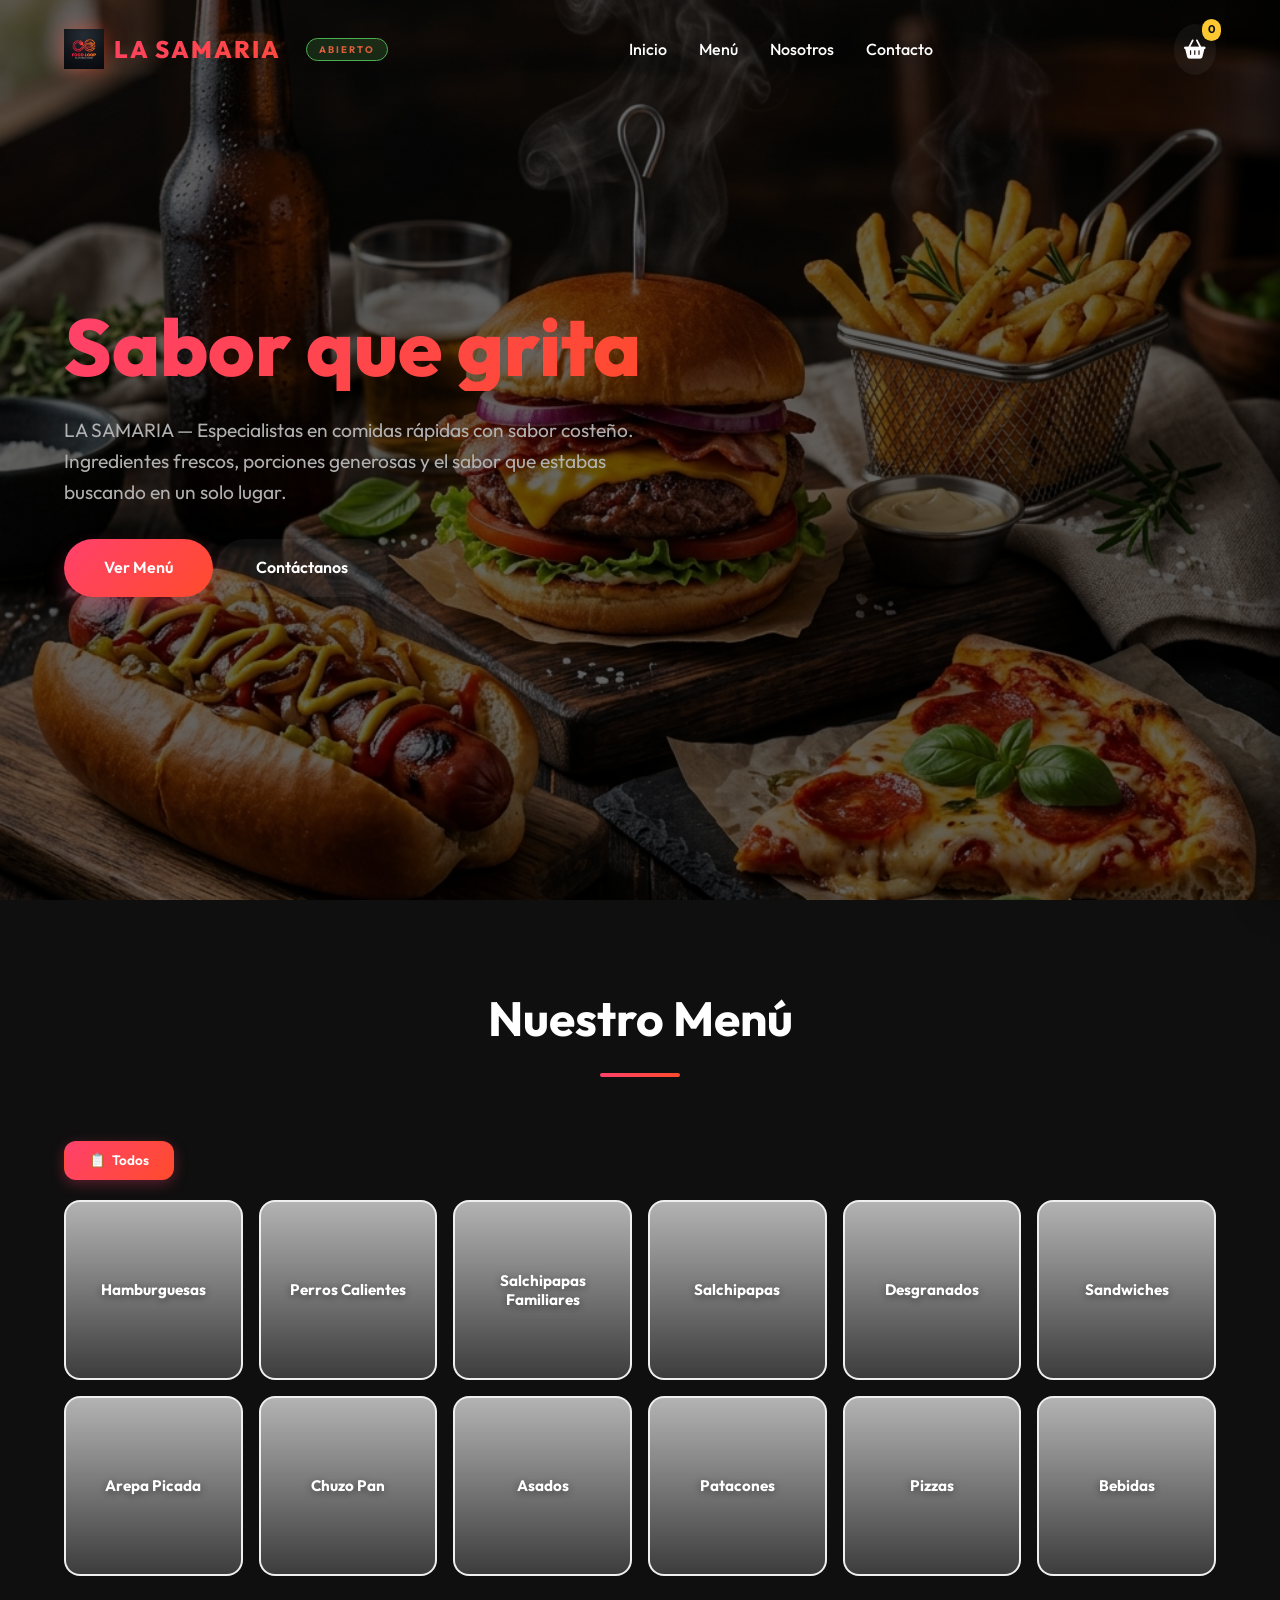
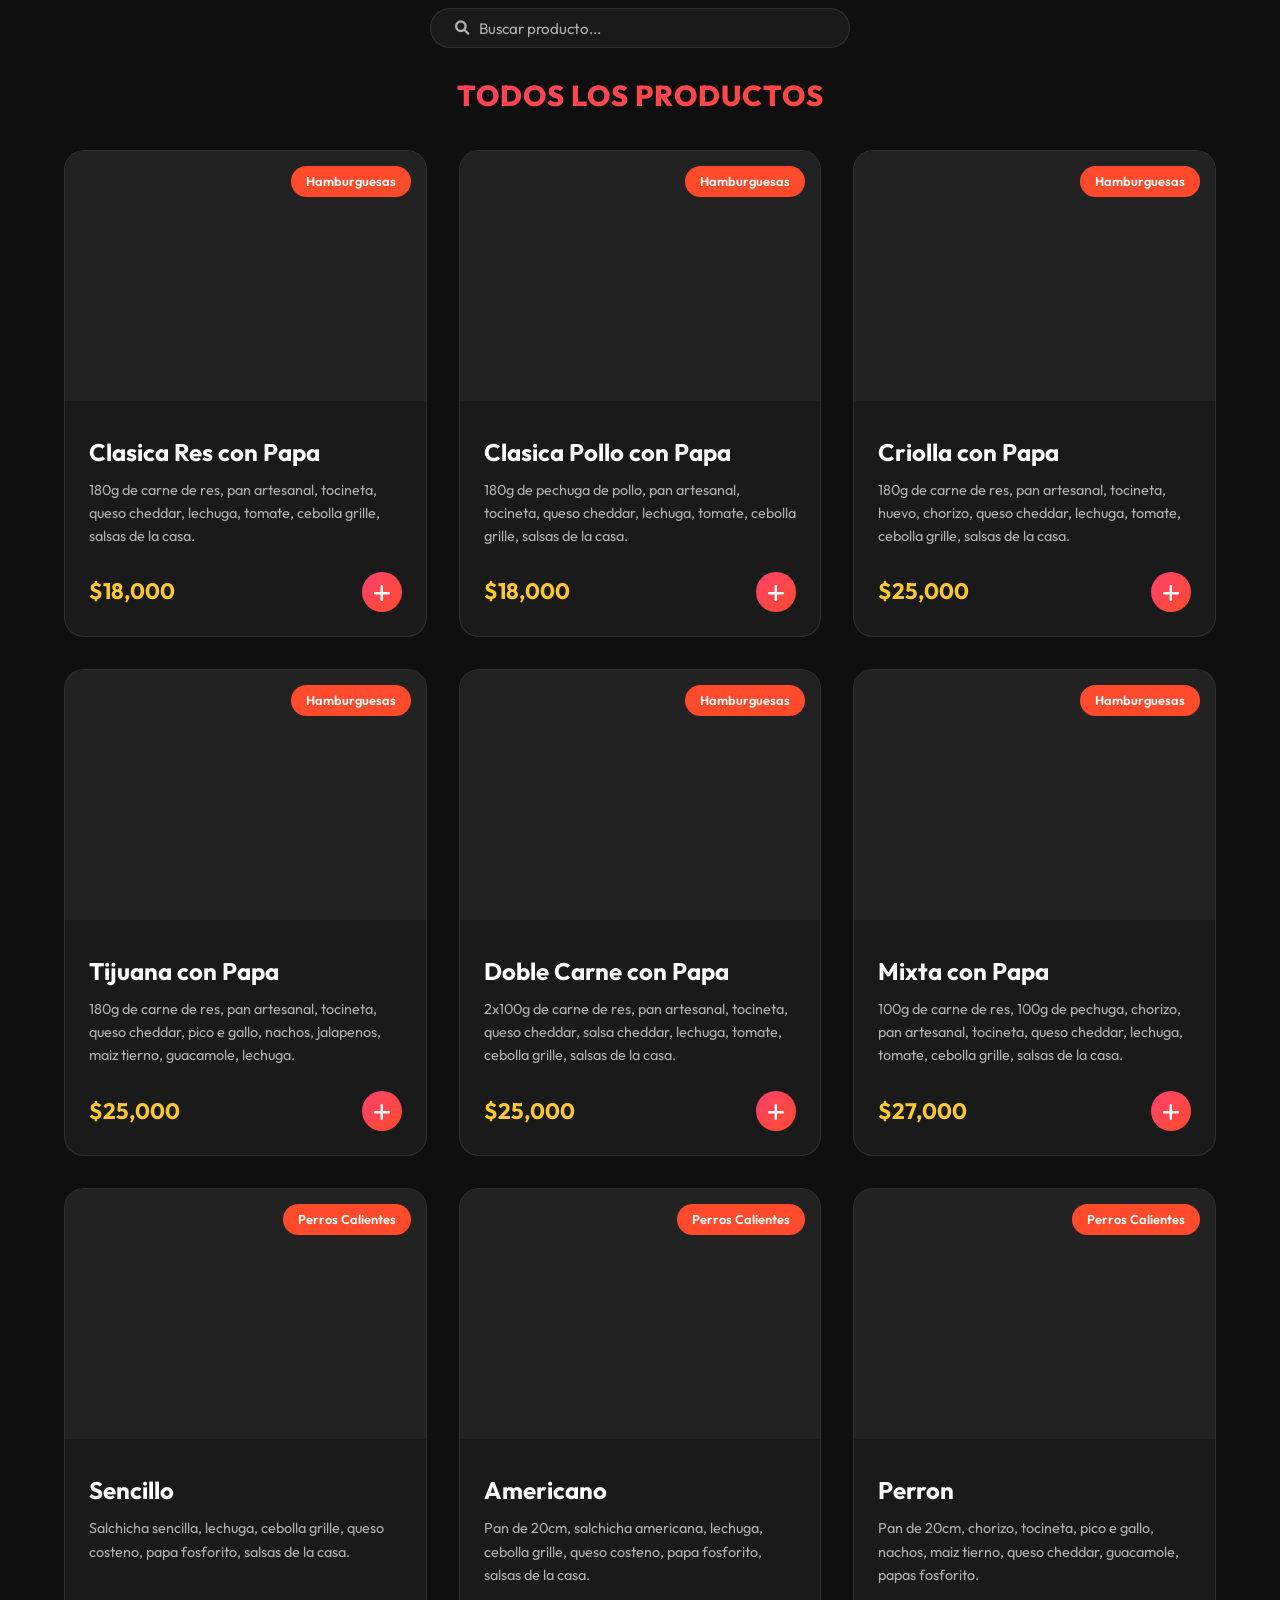
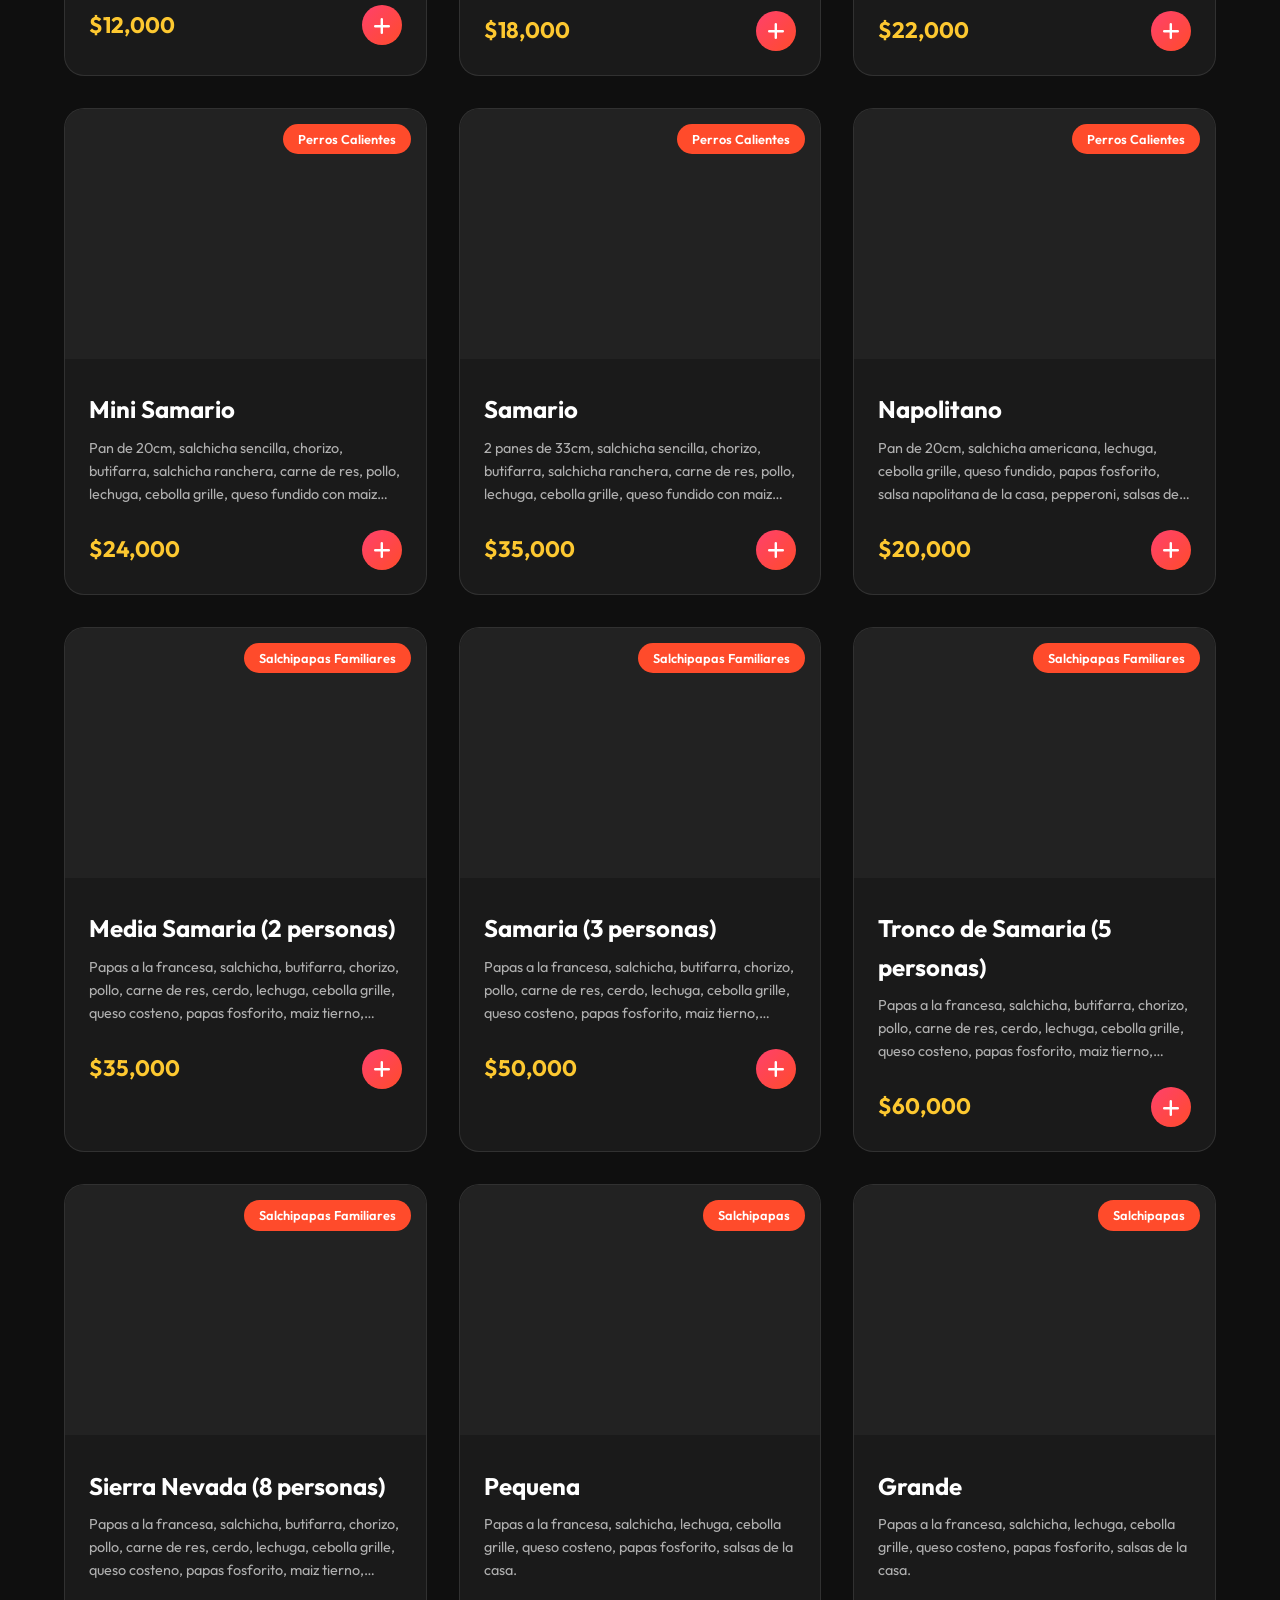
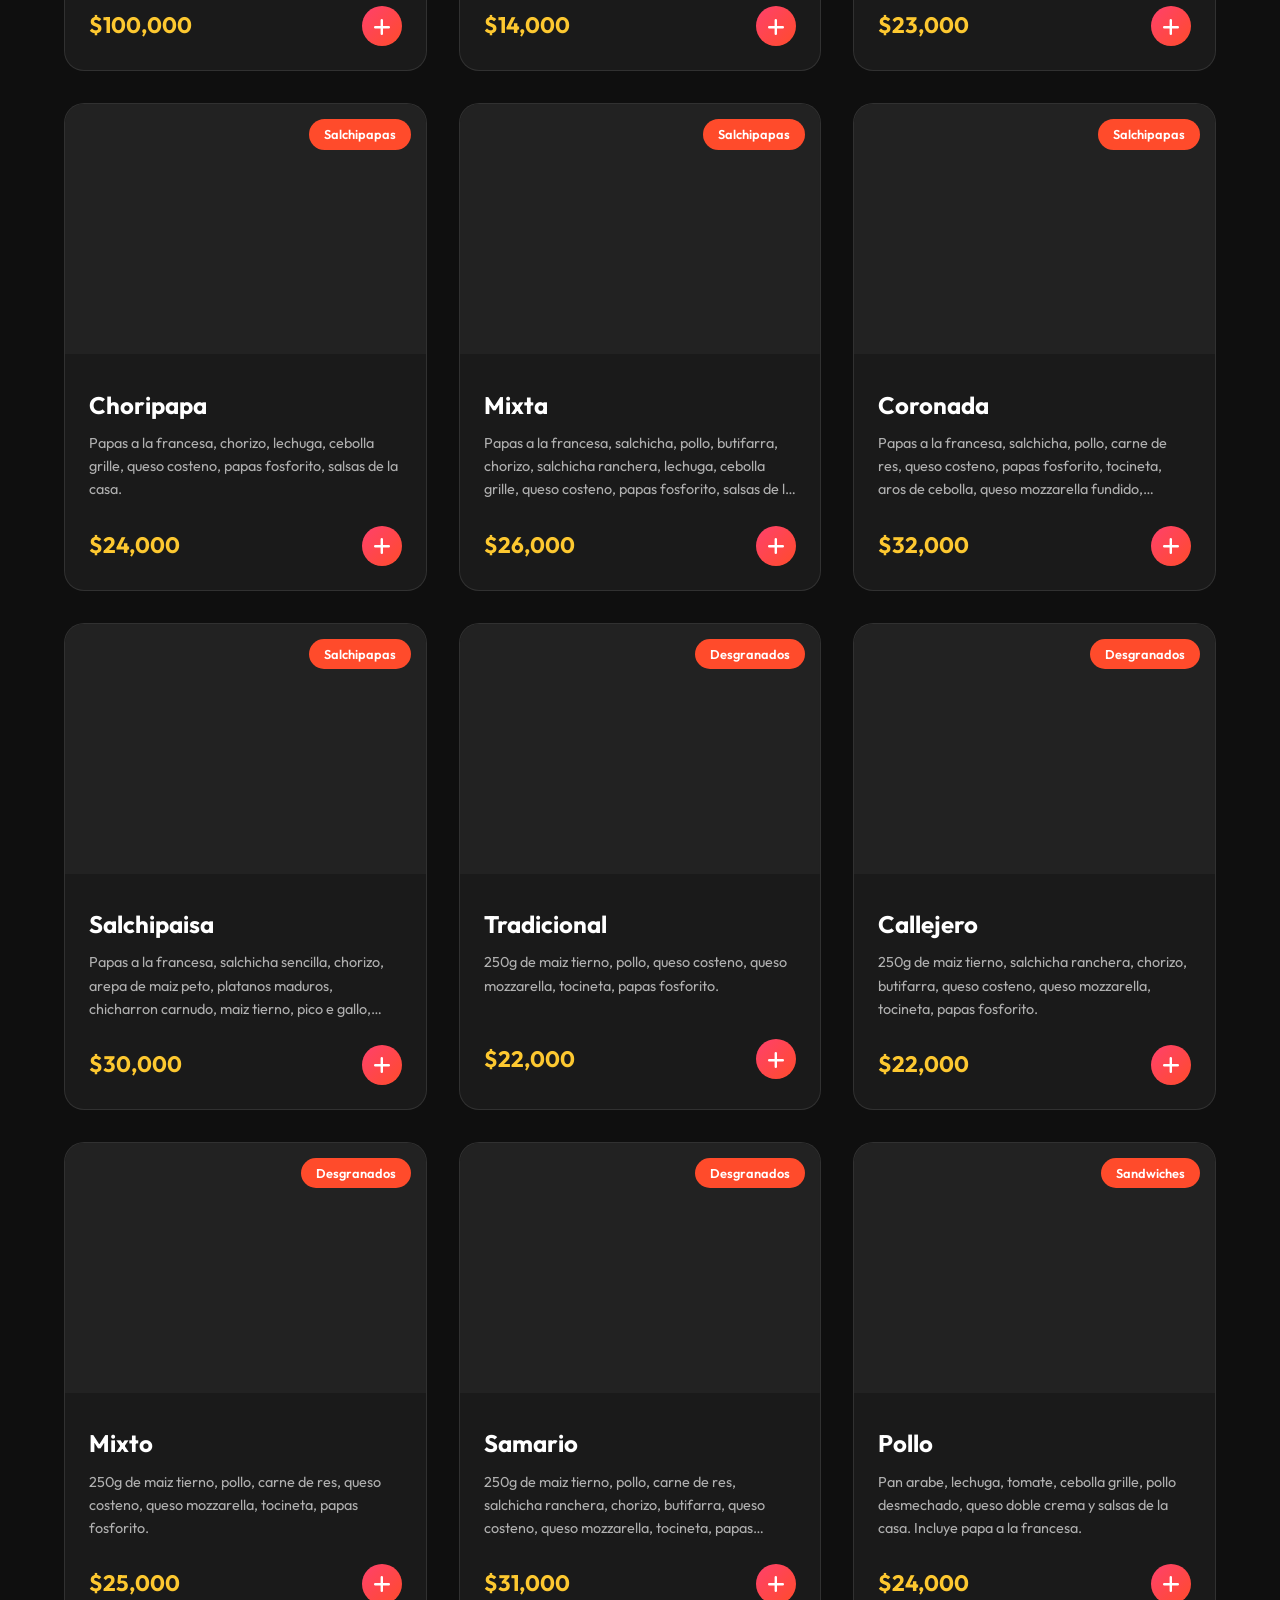
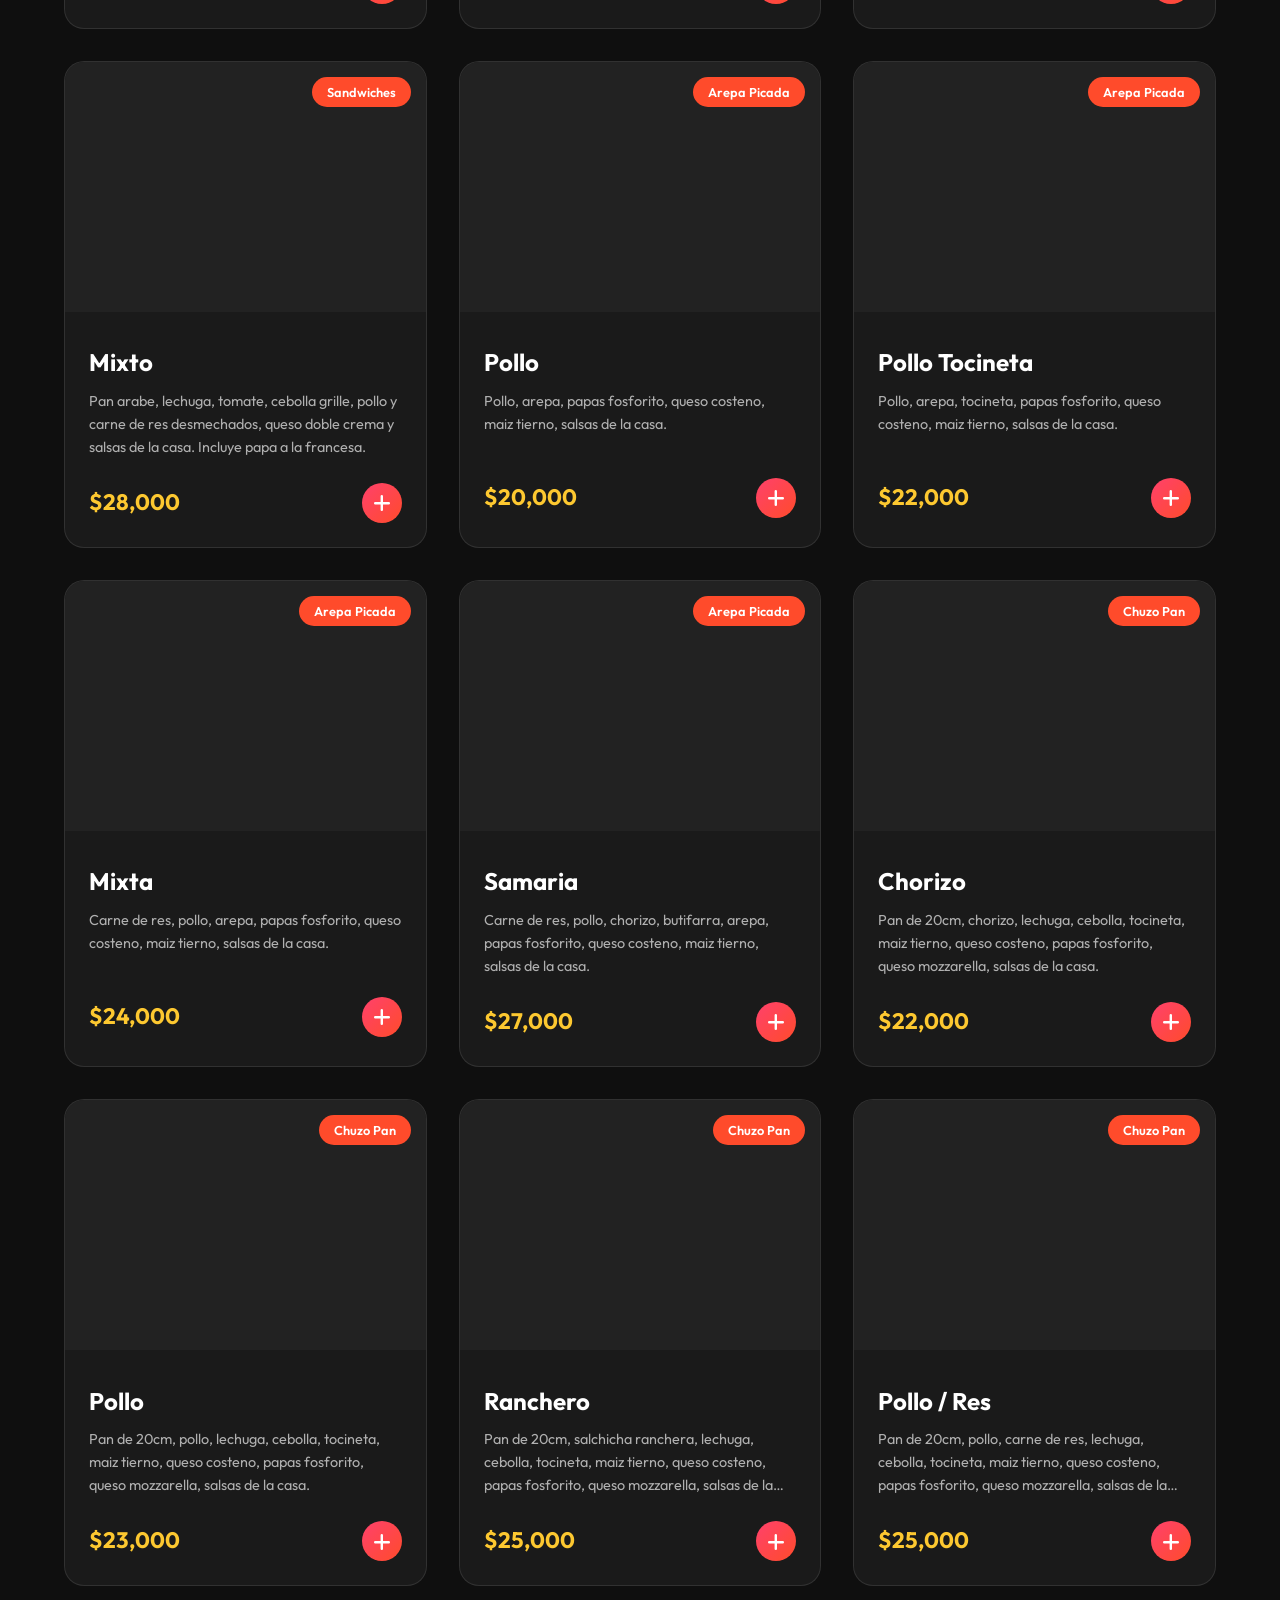
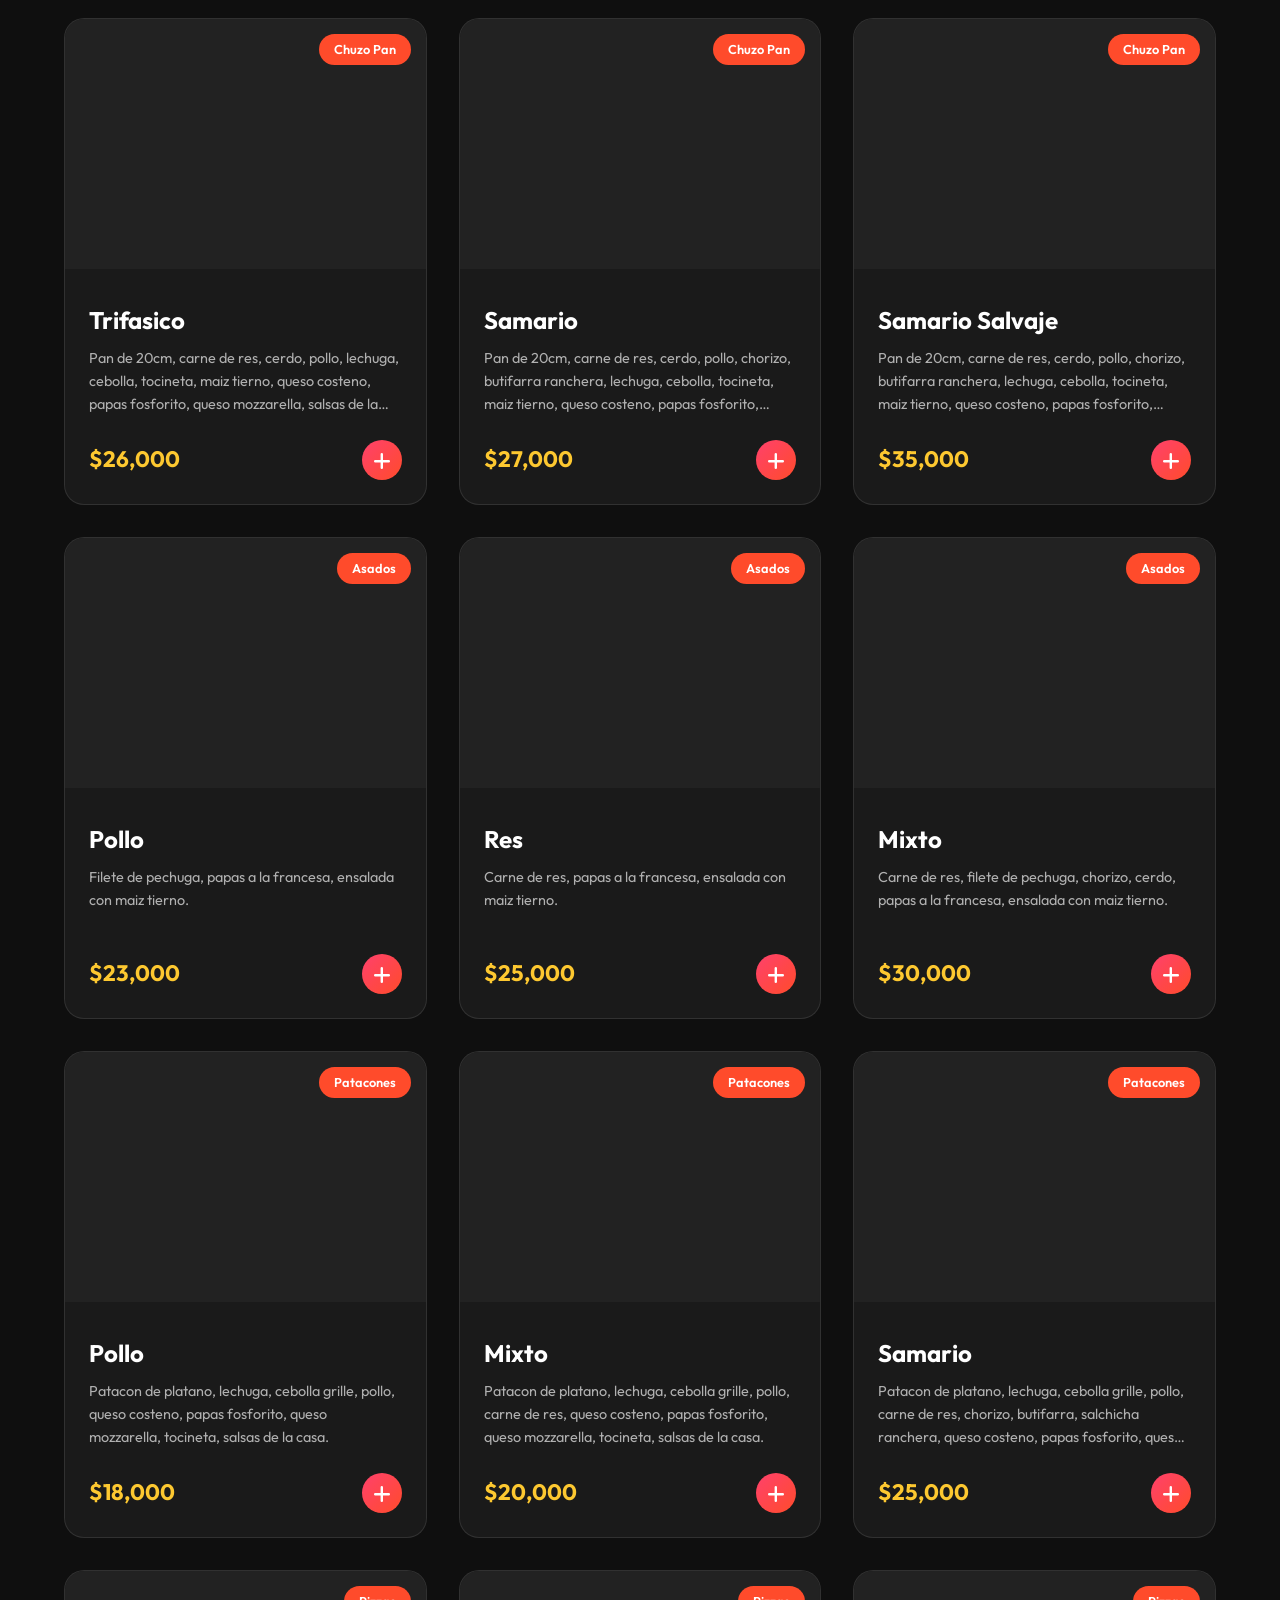
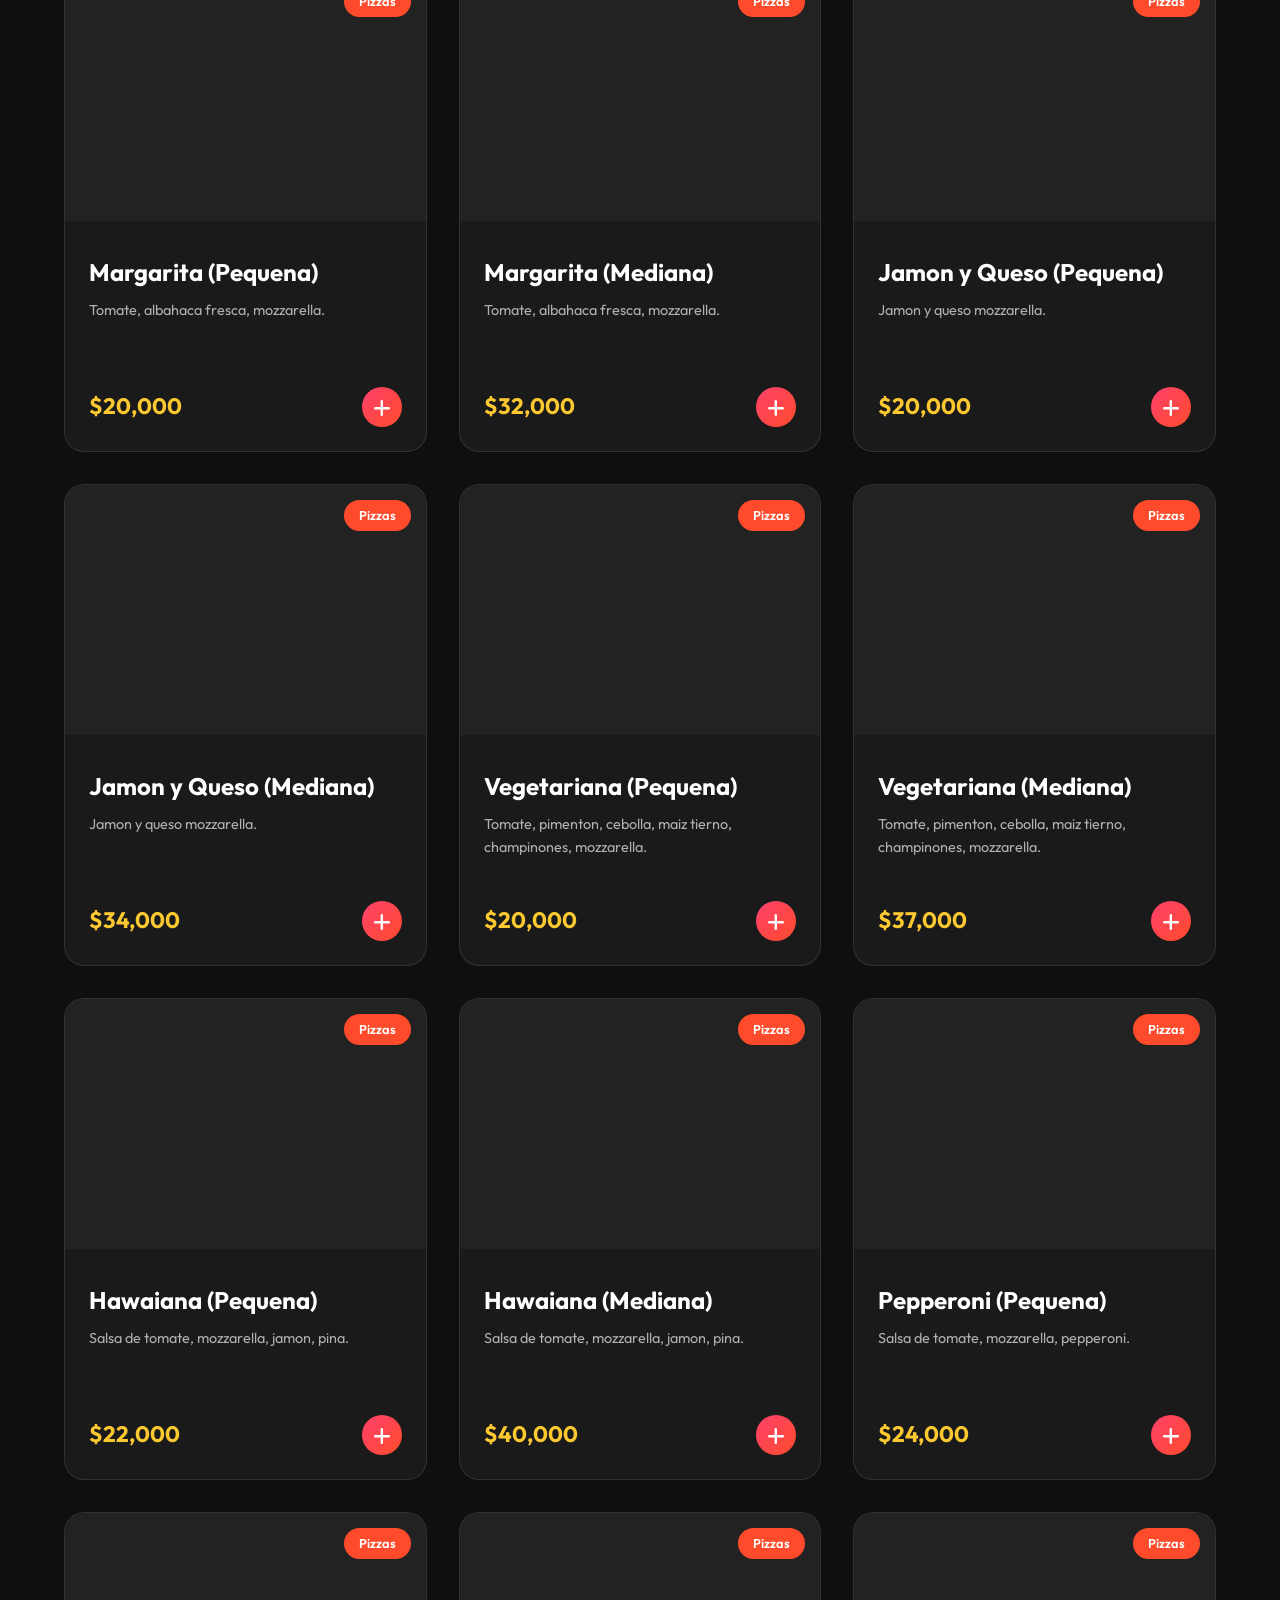
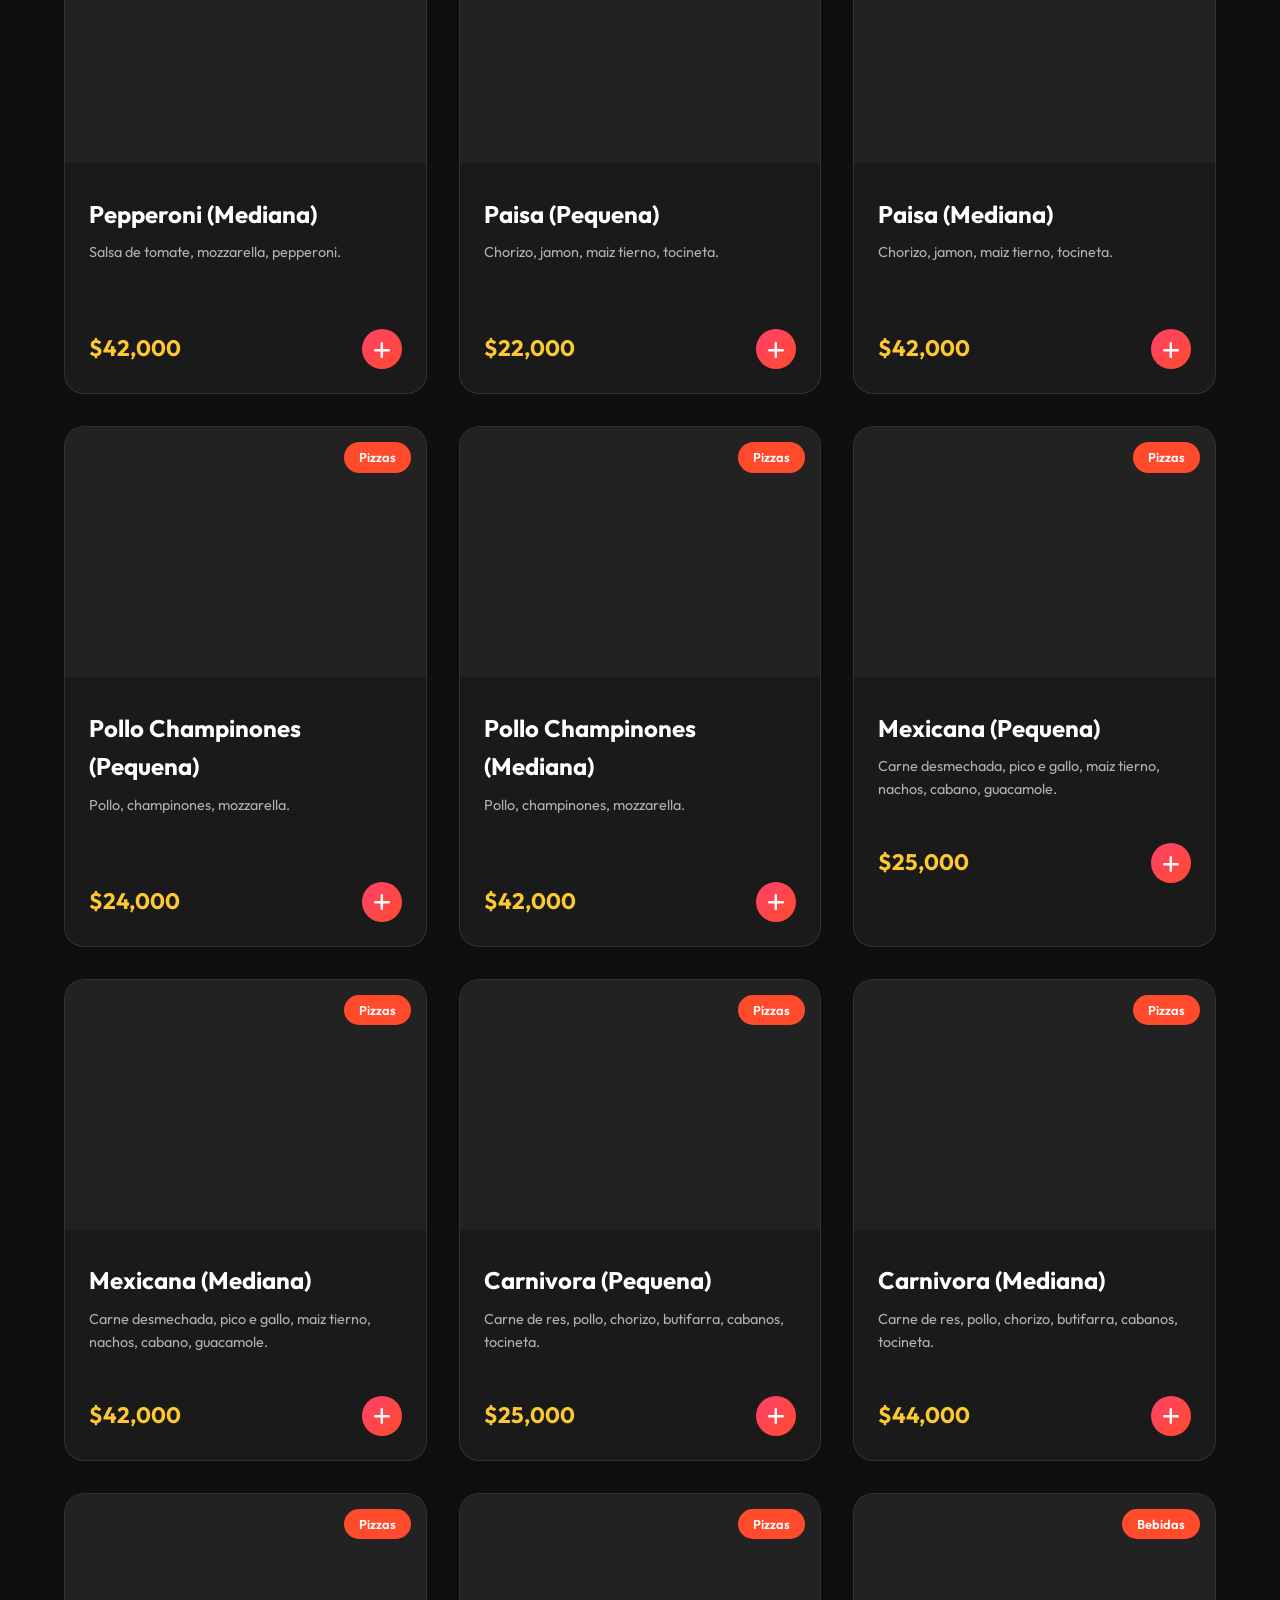
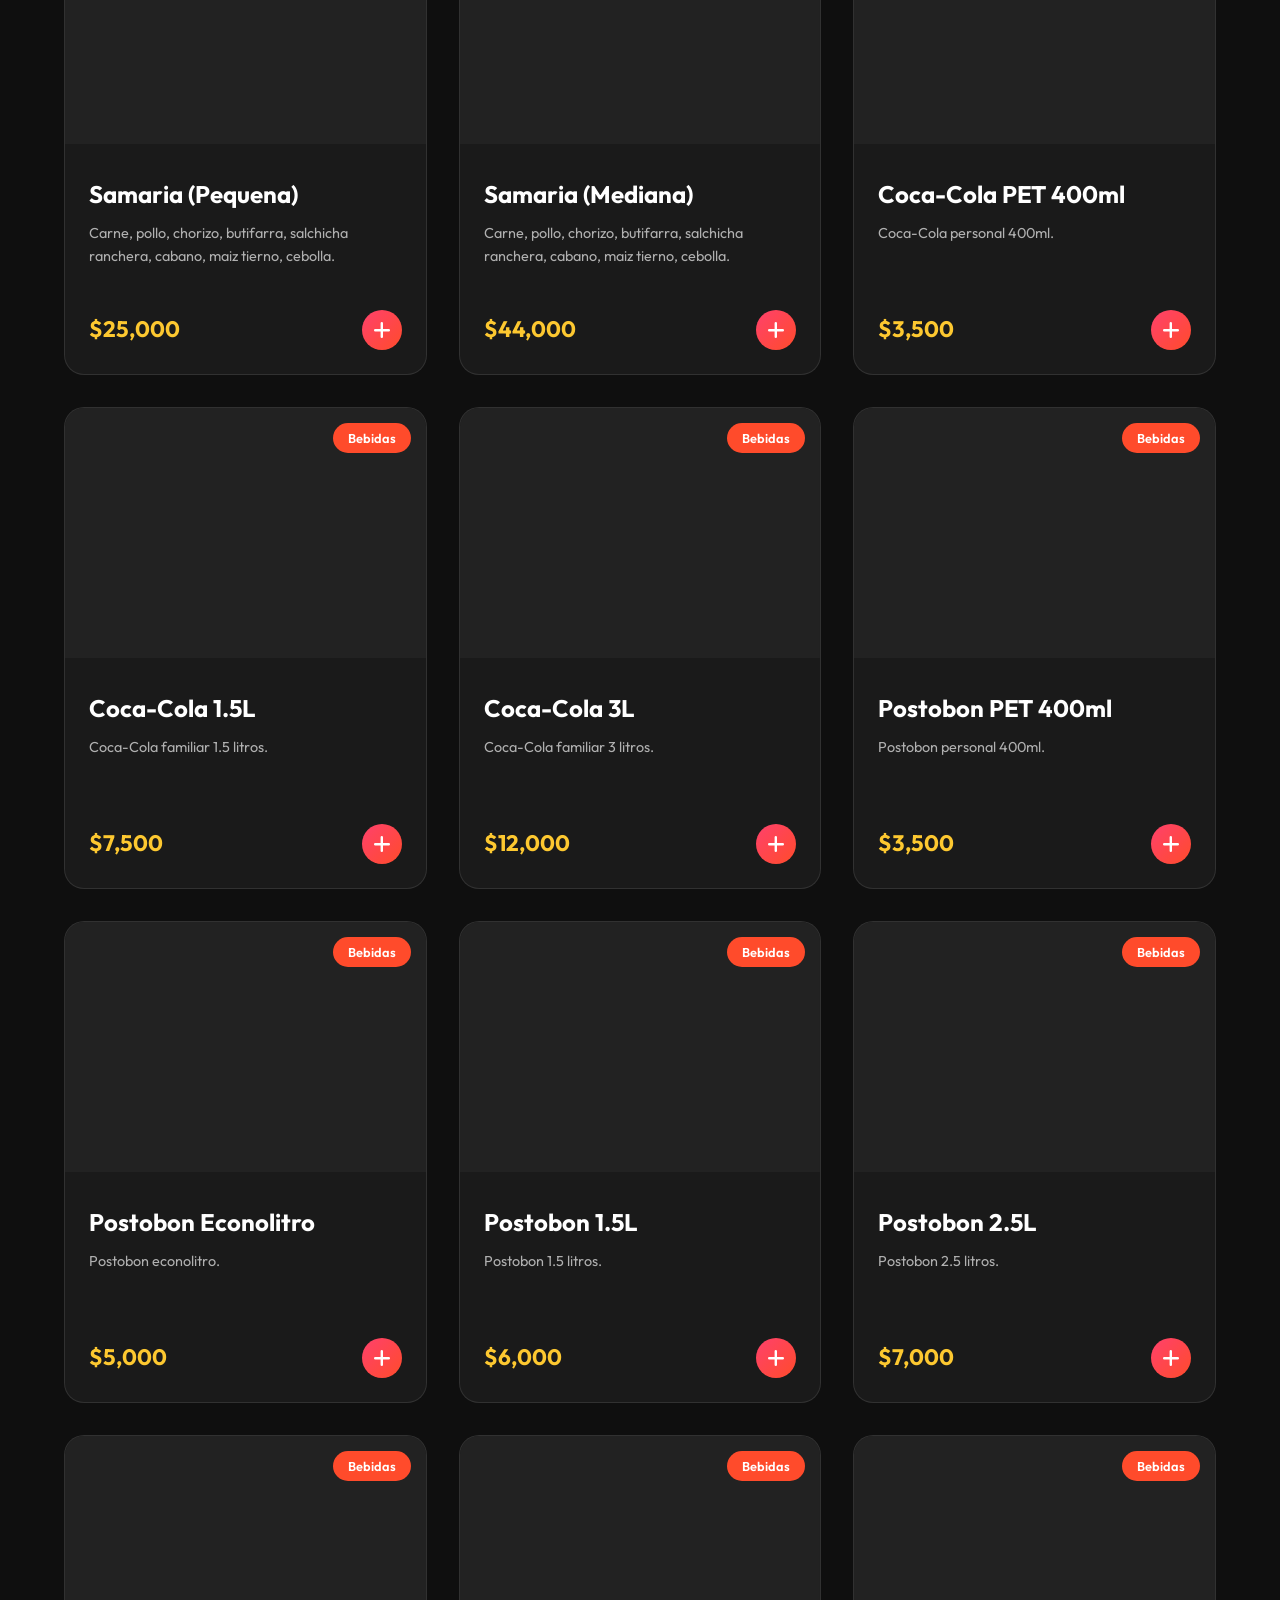
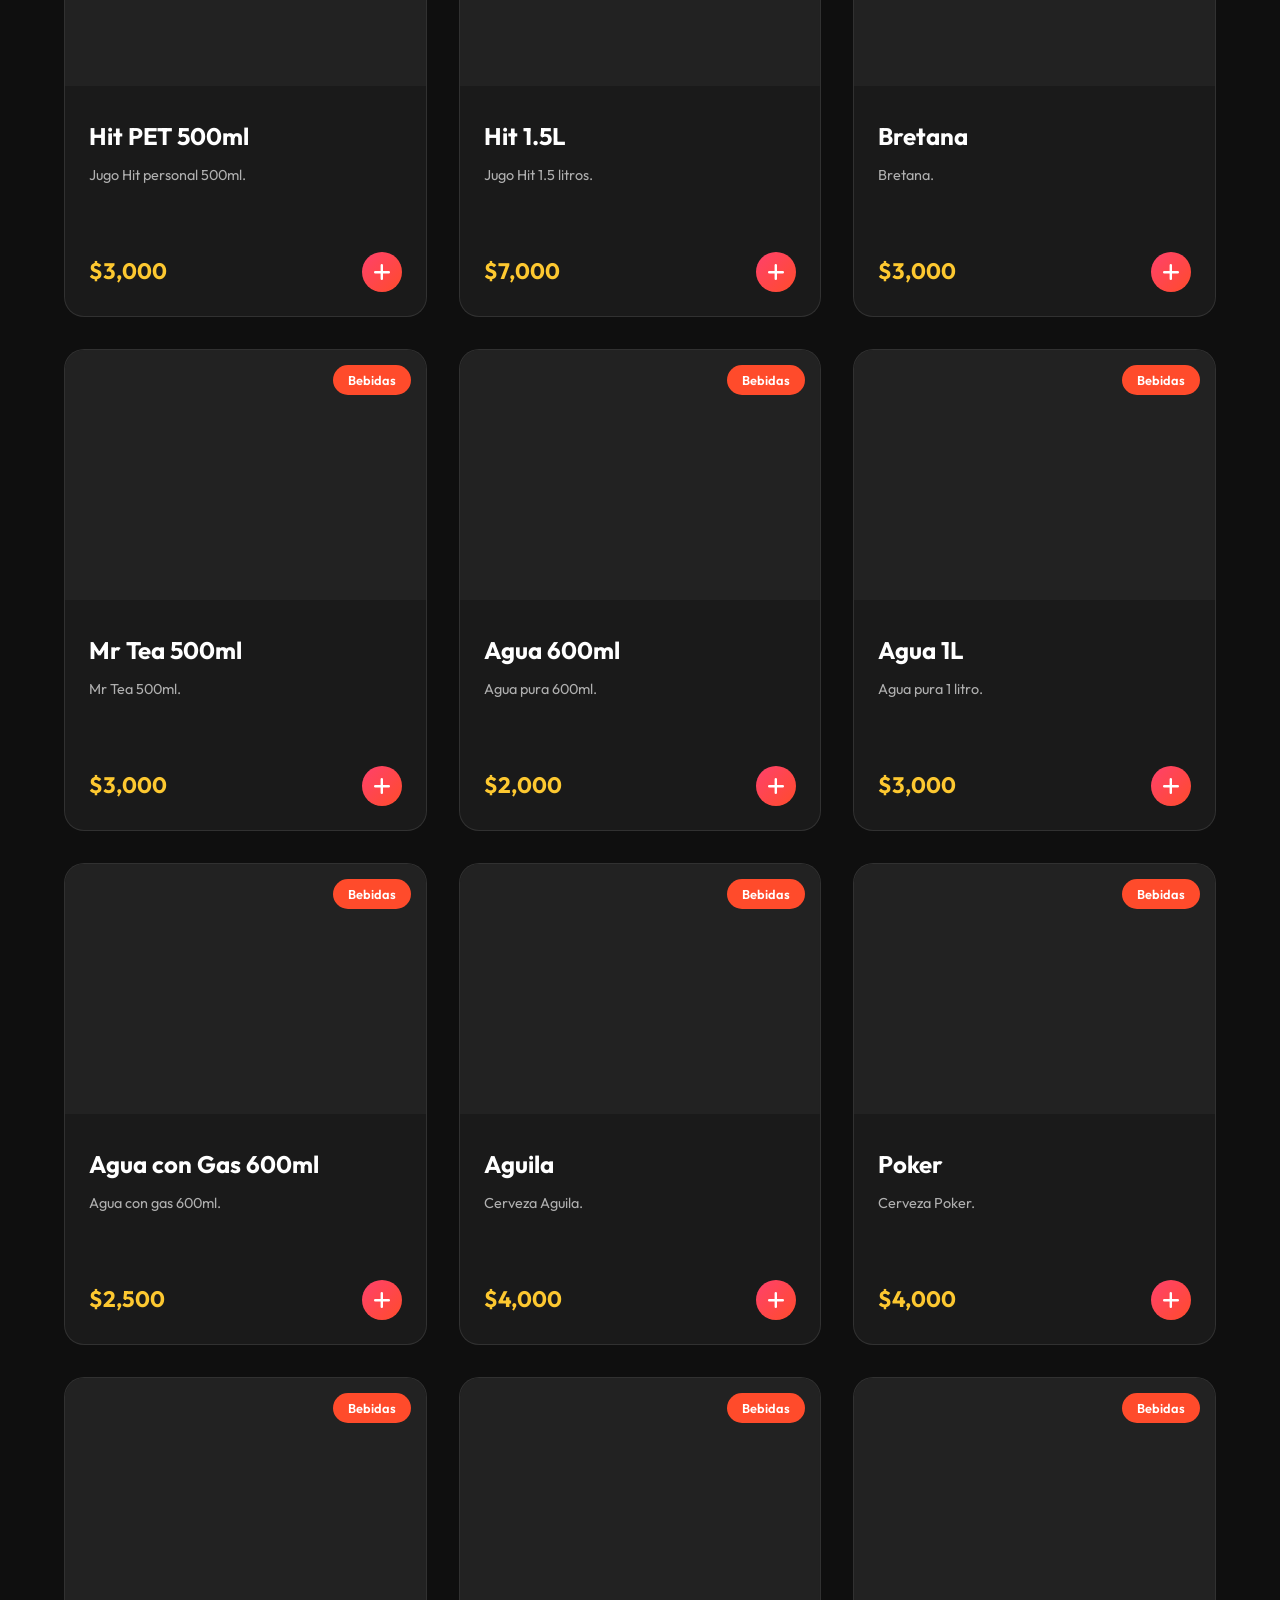
==== commit 1b4b5d4c: "update html and css files 2405" ====
--- a/index.html
+++ b/index.html
@@ -85,6 +85,9 @@
         <i class="fas fa-search"></i>
         <input type="text" id="search-input" placeholder="Buscar producto..." autocomplete="off" />
       </div>
+
+      <!-- Section Heading -->
+      <h2 id="section-heading">Todos los productos</h2>
 
       <!-- Product Grid -->
       <div class="product-grid" id="product-grid">
@@ -261,9 +264,9 @@
     <footer>
       <div class="footer-content">
         <div class="footer-section">
-          <div class="logo footer__logo">
+          <a href="#hero" class="logo footer__logo">
             <span>LA SAMARIA</span>
-          </div>
+          </a>
           <p>
             Comidas rápidas con sabor costeño. Sabor, rapidez y calidad en
             cada bocado.
@@ -275,16 +278,16 @@
         </div>
         <div class="footer-section">
           <h4>Contacto</h4>
-          <p><i class="fas fa-map-marker-alt"></i> Bucaramanga, Colombia</p>
+          <p><a href="https://maps.google.com/?q=Bucaramanga+Colombia" target="_blank" rel="noopener"><i class="fas fa-map-marker-alt"></i> Bucaramanga, Colombia</a></p>
           <p><i class="fas fa-phone"></i> <a href="https://wa.me/573022942381" target="_blank" rel="noopener">+57 302 294 2381</a></p>
           <p><i class="fas fa-envelope"></i> <a href="mailto:contacto@lasamaria.com">contacto@lasamaria.com</a></p>
         </div>
         <div class="footer-section">
           <h4>Síguenos</h4>
           <div class="footer__social">
-            <a href="#" aria-label="Instagram"><i class="fab fa-instagram"></i></a>
-            <a href="#" aria-label="Facebook"><i class="fab fa-facebook"></i></a>
-            <a href="#" aria-label="WhatsApp"><i class="fab fa-whatsapp"></i></a>
+            <a href="https://instagram.com" target="_blank" rel="noopener" aria-label="Instagram"><i class="fab fa-instagram"></i></a>
+            <a href="https://facebook.com" target="_blank" rel="noopener" aria-label="Facebook"><i class="fab fa-facebook"></i></a>
+            <a href="https://wa.me/573022942381" target="_blank" rel="noopener" aria-label="WhatsApp"><i class="fab fa-whatsapp"></i></a>
           </div>
         </div>
       </div>
--- a/assets/css/style.css
+++ b/assets/css/style.css
@@ -240,34 +240,106 @@
 
 /* Category Filter */
 .categories {
-    display: flex;
-    justify-content: flex-start;
-    flex-wrap: nowrap;
+    display: grid;
+    grid-template-columns: repeat(auto-fill, minmax(160px, 1fr));
     gap: 1rem;
     margin-bottom: 3rem;
-    overflow-x: auto;
-    padding-bottom: 0.7rem;
-    scroll-snap-type: x proximity;
-    scrollbar-width: thin;
-}
-
-.category-btn {
-    flex: 0 0 auto;
-    padding: 0.8rem 1.5rem;
-    border-radius: 30px;
+}
+
+/* Todos button (compact, full-width row) */
+.category-todos {
+    grid-column: 1 / -1;
+    margin-bottom: 0.25rem;
+}
+
+.category-todos-btn {
+    padding: 0.6rem 1.5rem;
+    border-radius: 12px;
     border: 1px solid var(--glass-border);
     background: var(--glass);
     color: var(--text);
     cursor: pointer;
     transition: var(--transition);
-    font-weight: 500;
-    scroll-snap-align: start;
-}
-
-.category-btn.active, .category-btn:hover {
+    font-weight: 600;
+    font-size: 0.85rem;
+    display: inline-flex;
+    align-items: center;
+    gap: 0.4rem;
+    font-family: inherit;
+}
+
+.category-todos-btn:hover,
+.category-todos-btn.active {
     background: var(--primary-gradient);
     border-color: transparent;
-    box-shadow: 0 5px 15px rgba(255, 65, 108, 0.3);
+    box-shadow: 0 4px 14px rgba(255, 65, 108, 0.3);
+}
+
+/* Category Card */
+.category-card {
+    position: relative;
+    border-radius: 16px;
+    border: 2px solid transparent;
+    cursor: pointer;
+    transition: var(--transition);
+    height: 180px;
+    display: flex;
+    flex-direction: column;
+    align-items: center;
+    justify-content: center;
+    gap: 0.6rem;
+    overflow: hidden;
+    background-size: cover;
+    background-position: center;
+    color: var(--text);
+    font-family: inherit;
+    padding: 1rem;
+    width: 100%;
+}
+
+.category-card-overlay {
+    position: absolute;
+    inset: 0;
+    background: linear-gradient(180deg, rgba(0,0,0,0.25) 0%, rgba(0,0,0,0.75) 100%);
+    transition: var(--transition);
+    z-index: 1;
+}
+
+.category-card:hover .category-card-overlay {
+    background: linear-gradient(180deg, rgba(0,0,0,0.15) 0%, rgba(0,0,0,0.55) 100%);
+}
+
+.category-card:hover {
+    transform: translateY(-4px);
+    box-shadow: 0 8px 25px rgba(0, 0, 0, 0.4);
+}
+
+.category-card.active {
+    border-color: var(--primary);
+    box-shadow: 0 0 20px rgba(255, 75, 43, 0.3);
+}
+
+.category-card-name {
+    position: relative;
+    z-index: 2;
+    font-size: 0.95rem;
+    font-weight: 700;
+    text-align: center;
+    text-shadow: 0 2px 8px rgba(0,0,0,0.5);
+    padding: 0 0.5rem;
+}
+
+/* Section Heading */
+#section-heading {
+    text-align: center;
+    font-size: 1.8rem;
+    font-weight: 800;
+    background: var(--primary-gradient);
+    -webkit-background-clip: text;
+    -webkit-text-fill-color: transparent;
+    margin: -1rem 0 2rem;
+    text-transform: uppercase;
+    letter-spacing: 1px;
 }
 
 /* Product Grid */
@@ -986,13 +1058,15 @@
 }
 
 .footer-section a[href^="https://wa.me"],
-.footer-section a[href^="mailto:"] {
+.footer-section a[href^="mailto:"],
+.footer-section a[href^="https://maps.google.com"] {
     display: inline;
     color: var(--text-muted);
 }
 
 .footer-section a[href^="https://wa.me"]:hover,
-.footer-section a[href^="mailto:"]:hover {
+.footer-section a[href^="mailto:"]:hover,
+.footer-section a[href^="https://maps.google.com"]:hover {
     color: var(--primary);
 }
 
@@ -1102,14 +1176,13 @@
         font-size: 2rem;
     }
     .categories {
-        gap: 0.5rem;
-        margin-left: -5%;
-        margin-right: -5%;
-        padding-left: 5%;
-        padding-right: 5%;
-    }
-    .category-btn {
-        padding: 0.6rem 1rem;
+        grid-template-columns: repeat(auto-fill, minmax(140px, 1fr));
+        gap: 0.8rem;
+    }
+    .category-card {
+        height: 160px;
+    }
+    .category-card-name {
         font-size: 0.85rem;
     }
     .product-grid {
@@ -1191,11 +1264,14 @@
         font-size: 1.6rem;
     }
     .categories {
-        gap: 0.4rem;
-    }
-    .category-btn {
-        padding: 0.5rem 0.8rem;
-        font-size: 0.75rem;
+        grid-template-columns: repeat(2, 1fr);
+        gap: 0.6rem;
+    }
+    .category-card {
+        height: 140px;
+    }
+    .category-card-name {
+        font-size: 0.8rem;
     }
     .search-bar {
         margin: -0.5rem auto 1.5rem;
